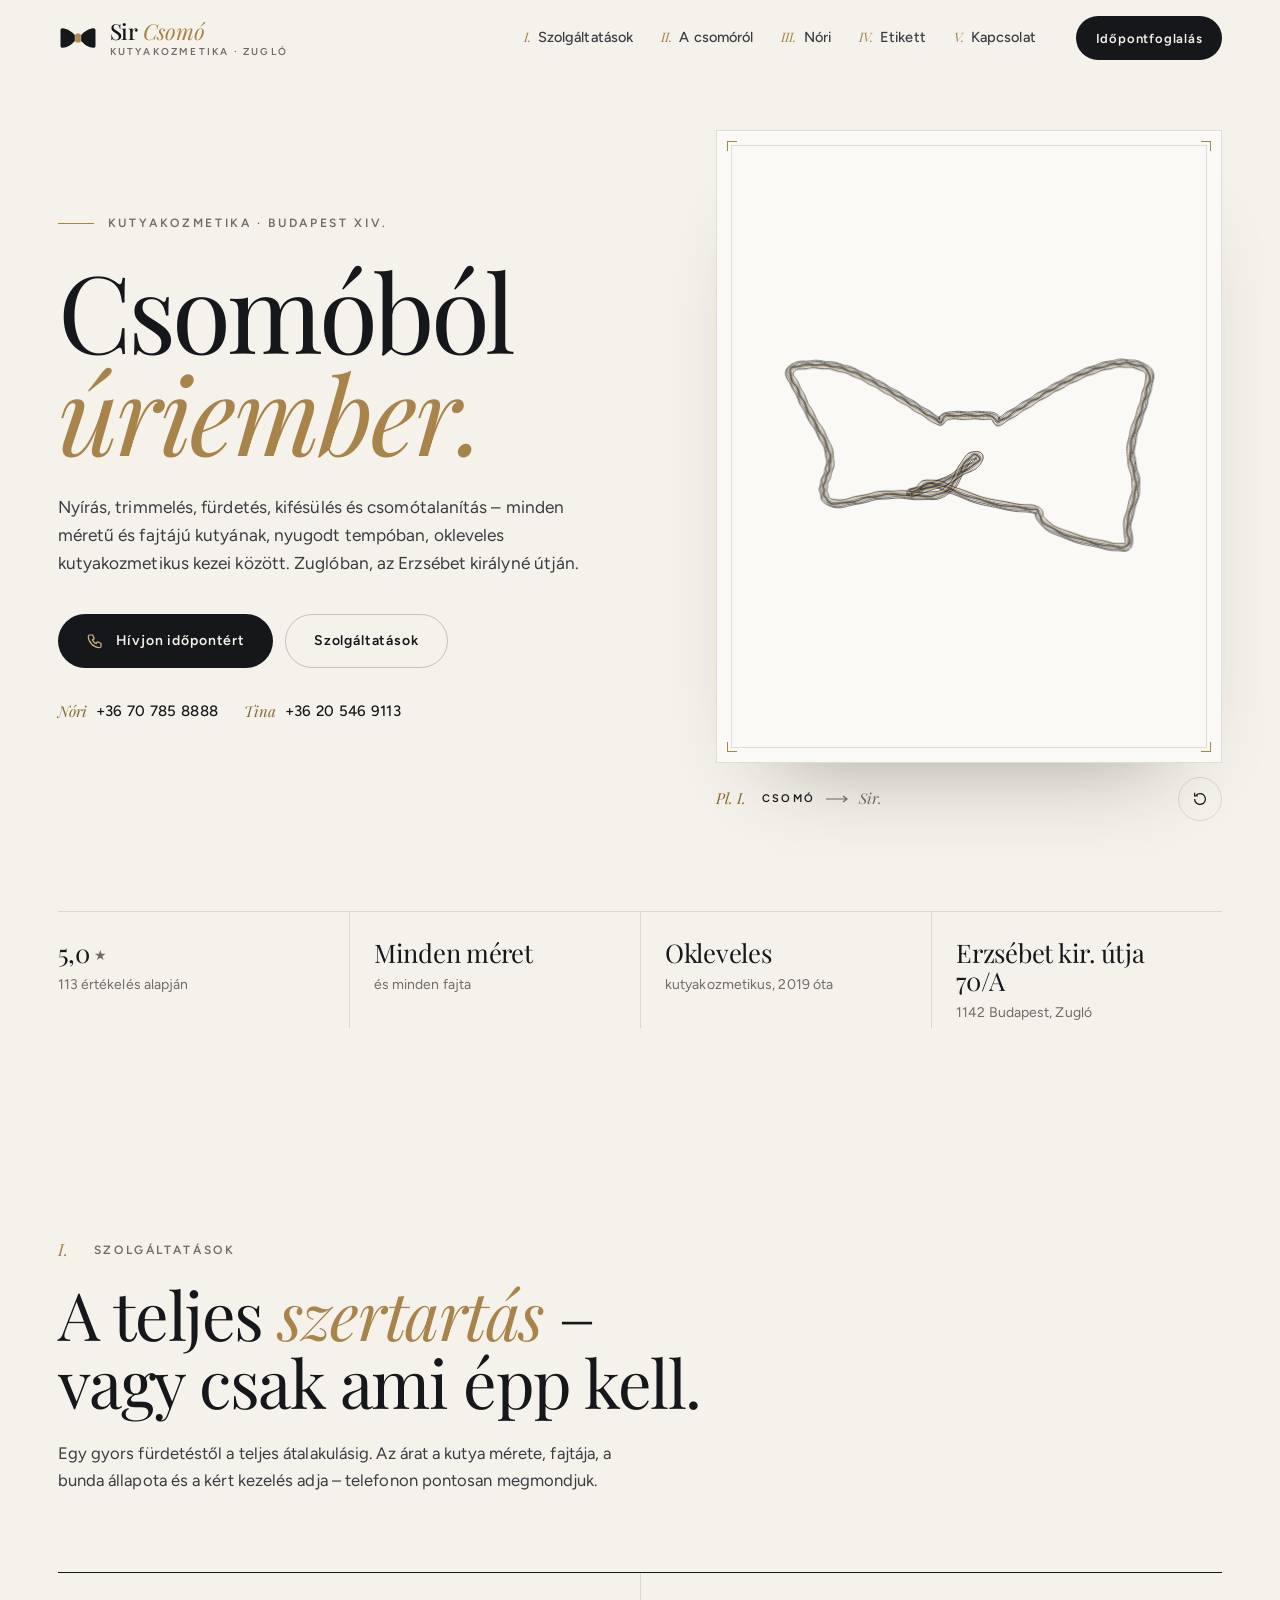
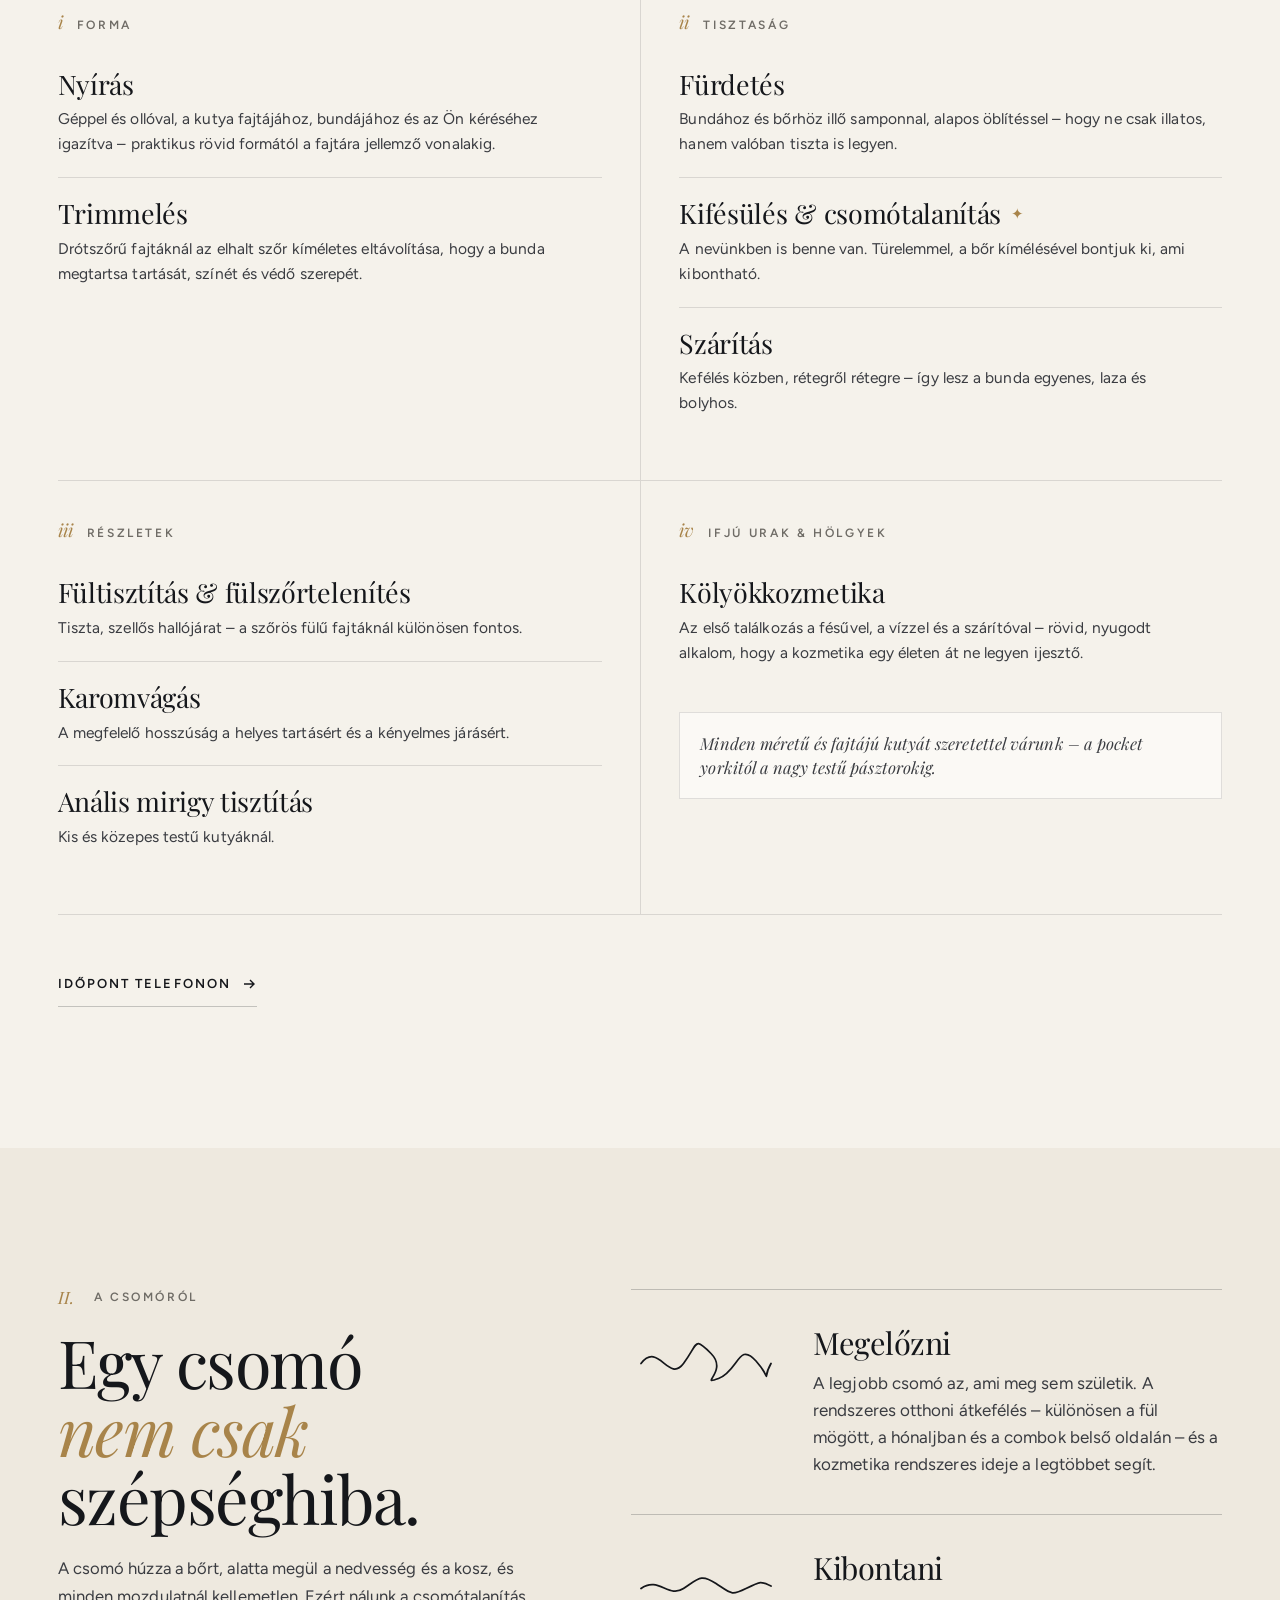
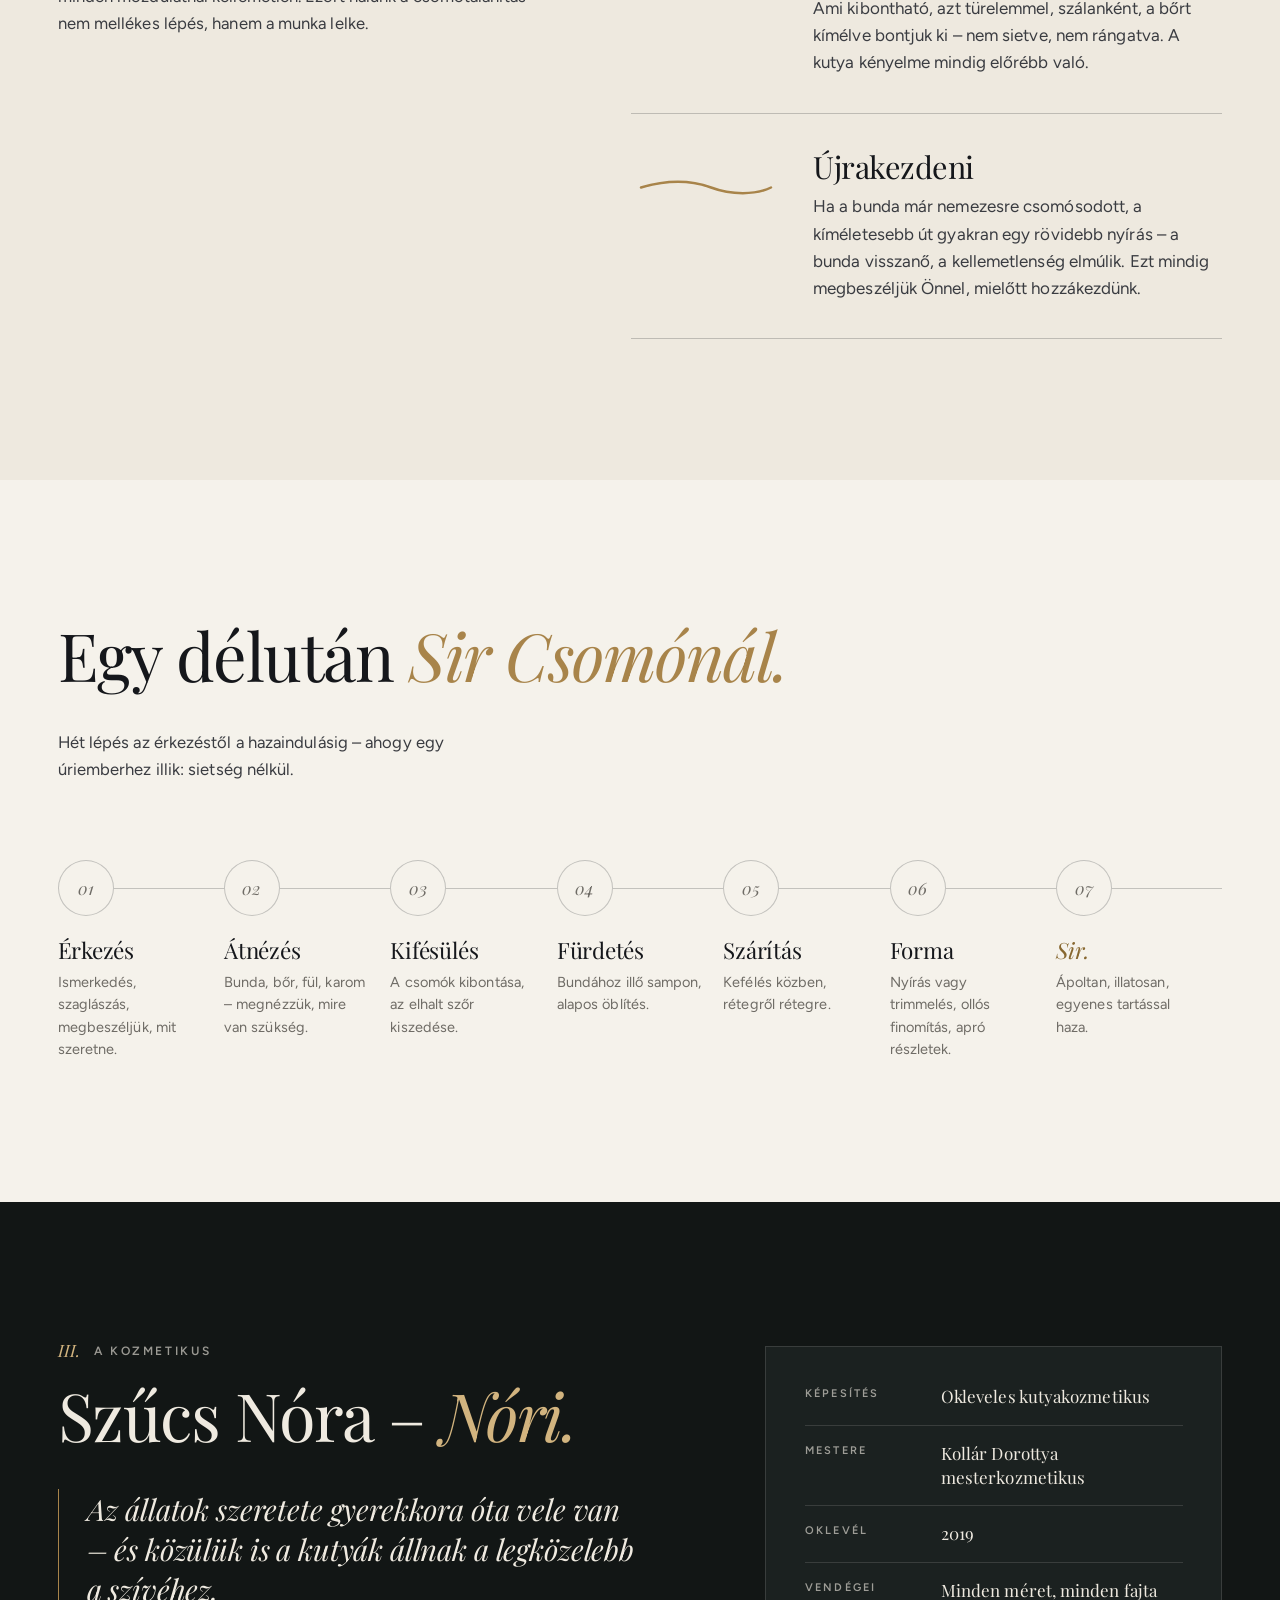
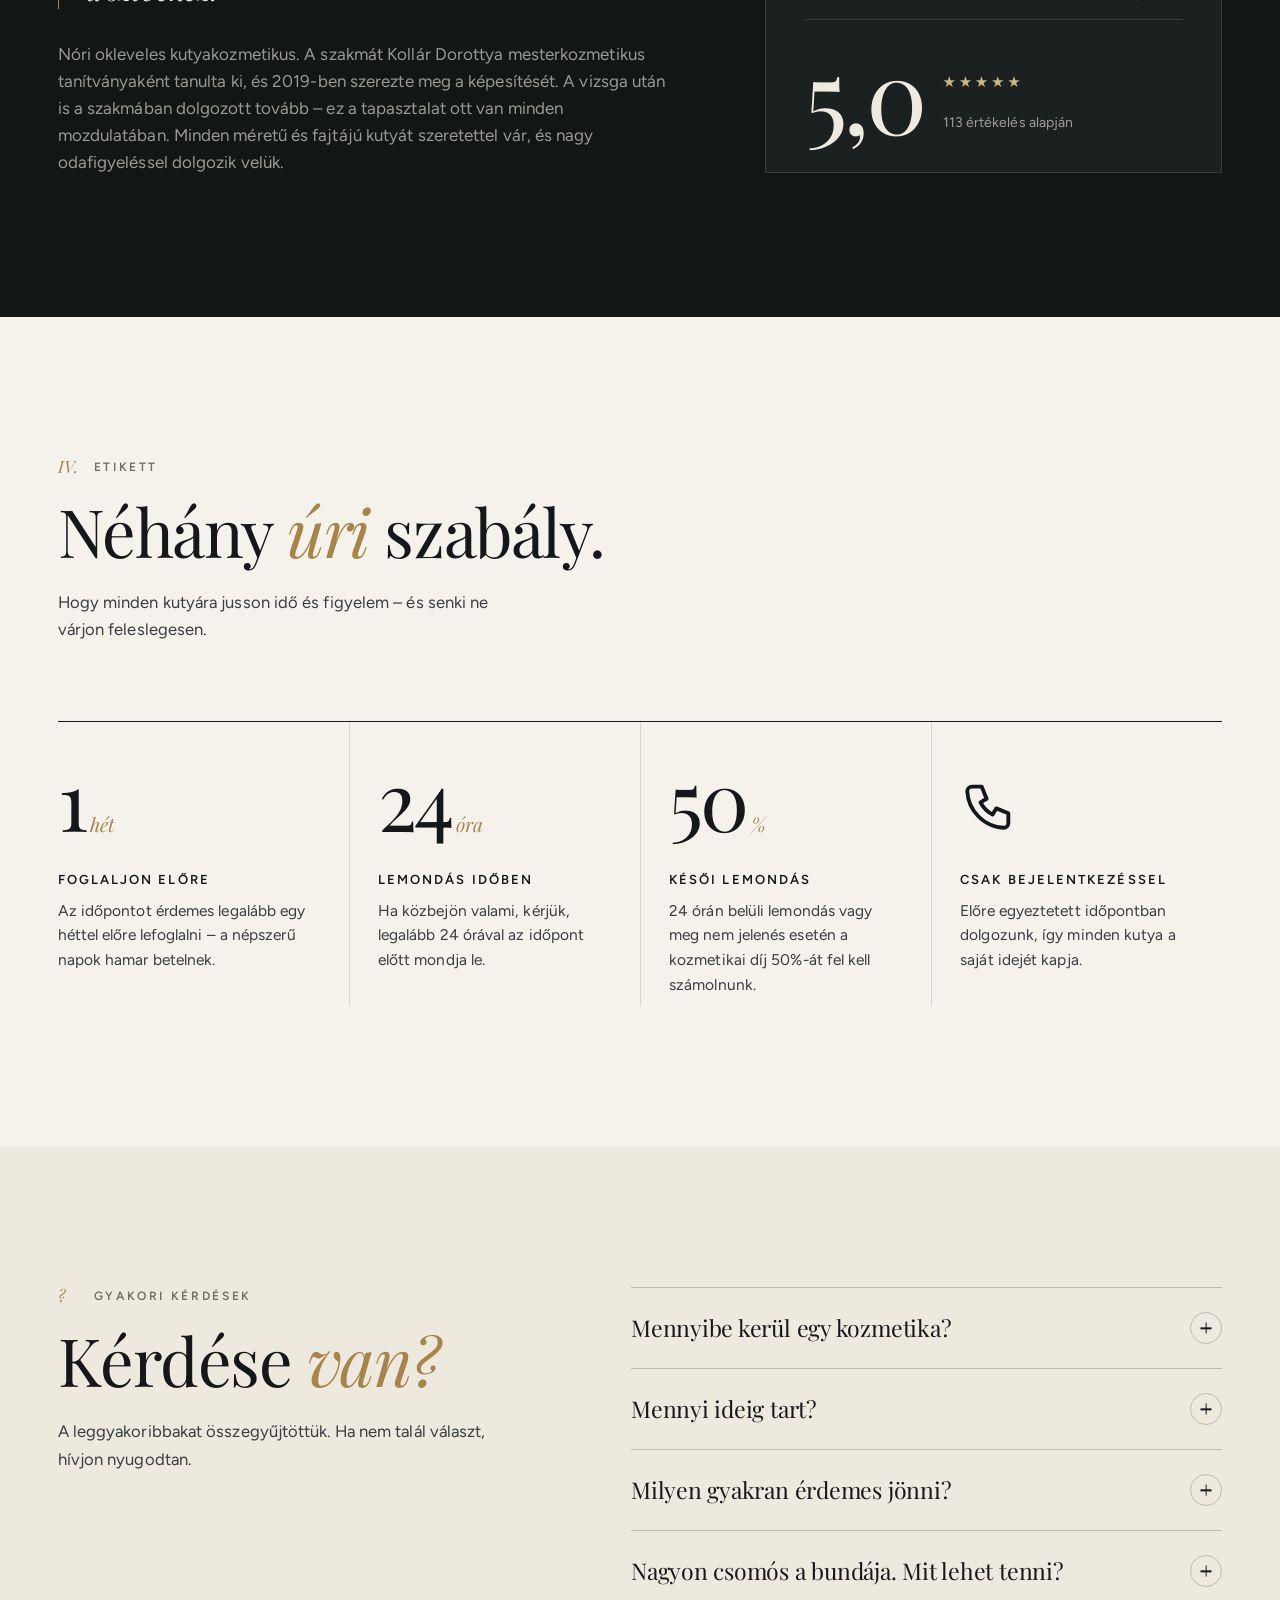
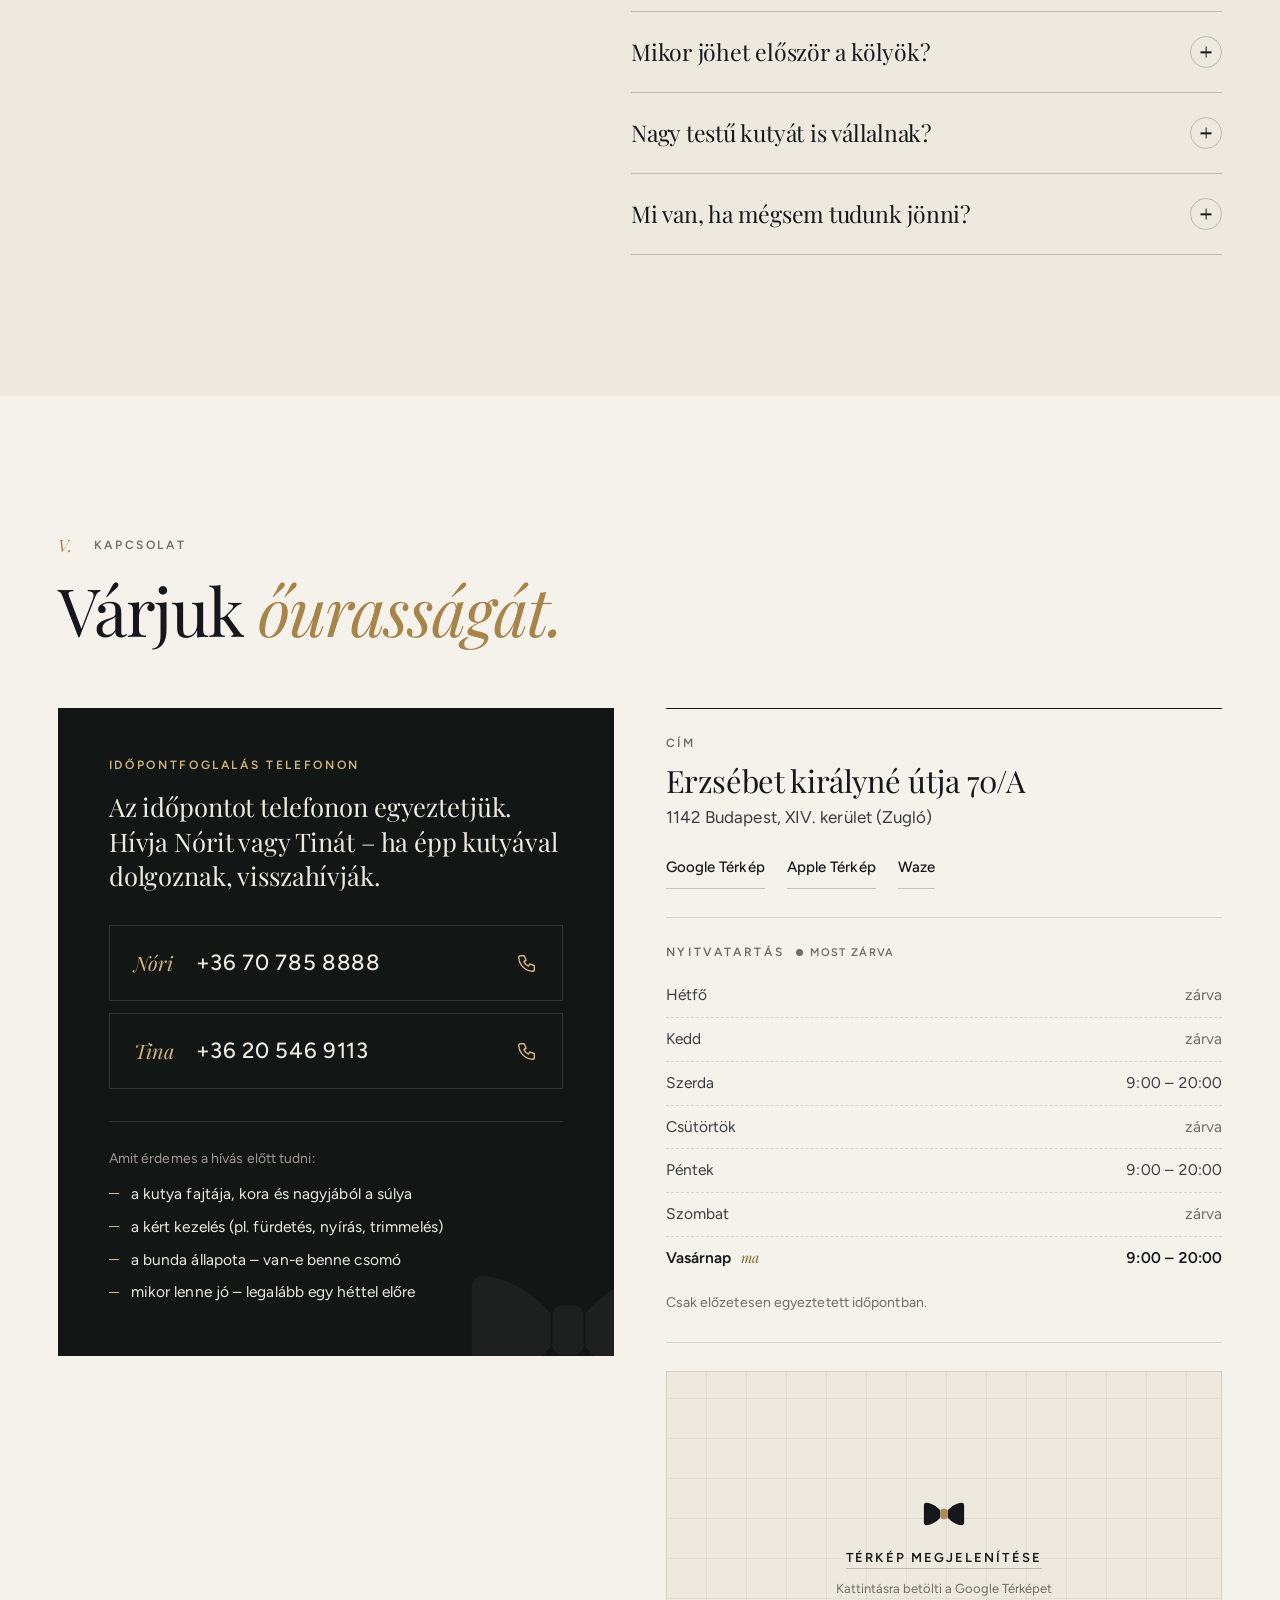
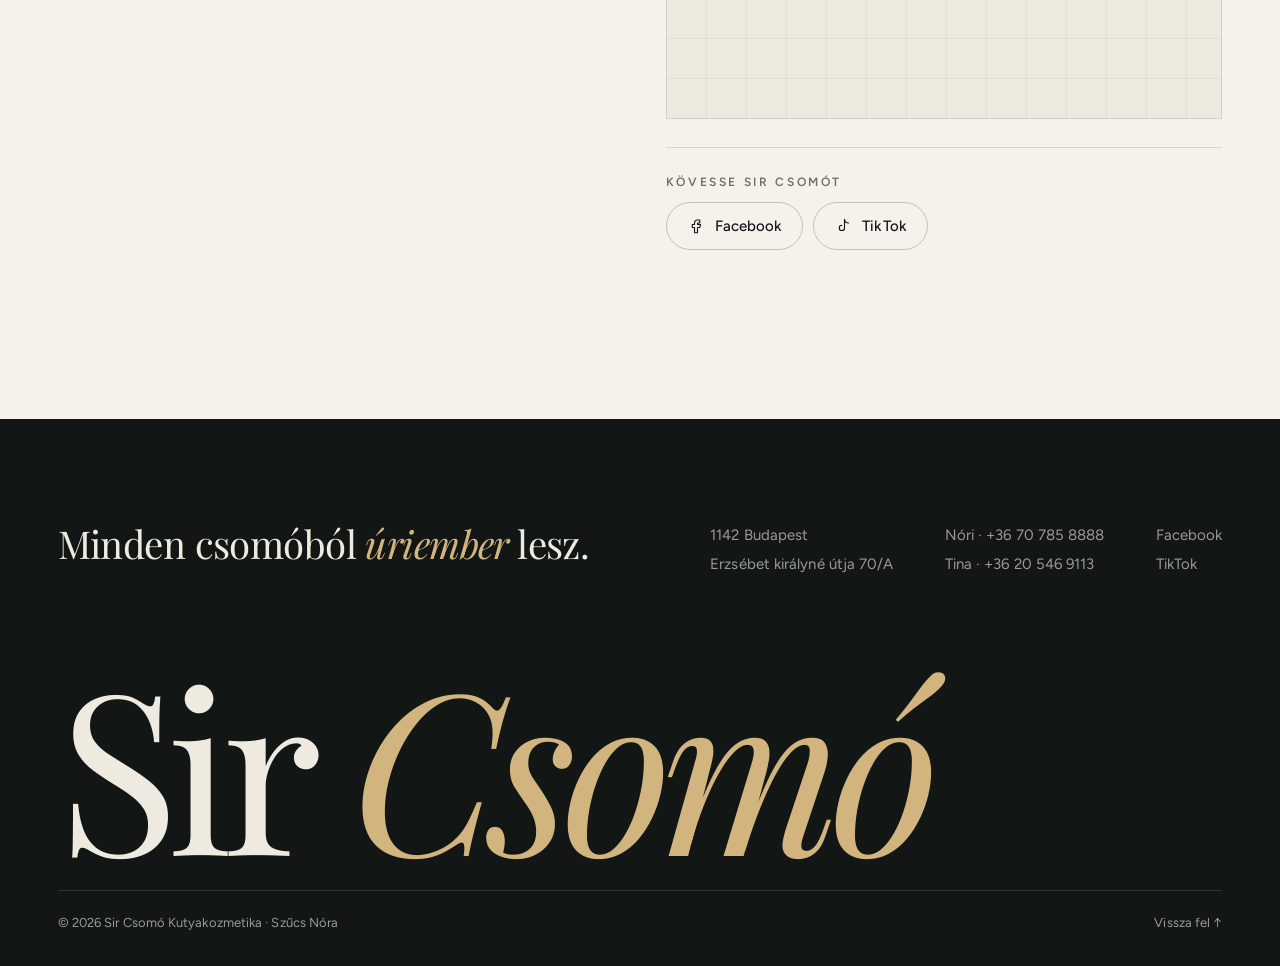
==== public/index.html @ 22ff68ca "Sir Csomó Kutyakozmetika weboldal: gubancból csokornyakkendő, szolgáltatás-carte, etikett, hívókárty" ====
<!doctype html>
<html lang="hu" class="no-js">
<head>
  <meta charset="utf-8">
  <meta name="viewport" content="width=device-width, initial-scale=1, viewport-fit=cover">
  <title>Sir Csomó Kutyakozmetika – Budapest XIV. Zugló, Erzsébet királyné útja 70/A</title>
  <meta name="description" content="Kutyakozmetika Zuglóban minden méretű és fajtájú kutyának: nyírás, trimmelés, fürdetés, kifésülés és csomótalanítás, szárítás, fül- és karomápolás, kölyökkozmetika. 1142 Budapest, Erzsébet királyné útja 70/A · +36 70 785 8888">
  <meta name="theme-color" content="#f5f2eb">
  <meta name="color-scheme" content="light">
  <meta name="format-detection" content="telephone=no">
  <meta property="og:type" content="website">
  <meta property="og:title" content="Sir Csomó Kutyakozmetika – Csomóból úriember.">
  <meta property="og:description" content="Kutyakozmetika Zuglóban: nyírás, trimmelés, fürdetés, csomótalanítás, kölyökkozmetika. Erzsébet királyné útja 70/A.">
  <meta property="og:image" content="assets/og.jpg">
  <meta property="og:locale" content="hu_HU">
  <meta name="twitter:card" content="summary_large_image">
  <link rel="icon" href="assets/favicon.svg" type="image/svg+xml">
  <link rel="apple-touch-icon" href="assets/apple-touch-icon.png">
  <link rel="preload" href="assets/fonts/playfair-display-latin-wght-normal.woff2" as="font" type="font/woff2" crossorigin>
  <link rel="preload" href="assets/fonts/figtree-latin-wght-normal.woff2" as="font" type="font/woff2" crossorigin>
  <link rel="stylesheet" href="styles.css?v=1">
  <script type="application/ld+json">
  {
    "@context": "https://schema.org",
    "@type": "LocalBusiness",
    "name": "Sir Csomó Kutyakozmetika",
    "description": "Kutyakozmetika minden méretű és fajtájú kutyának: nyírás, trimmelés, fürdetés, kifésülés és csomótalanítás, szárítás, fültisztítás, karomvágás, anális mirigy tisztítás és kölyökkozmetika.",
    "founder": { "@type": "Person", "name": "Szűcs Nóra", "jobTitle": "Okleveles kutyakozmetikus" },
    "telephone": ["+36707858888", "+36205469113"],
    "image": "assets/og.jpg",
    "address": {
      "@type": "PostalAddress",
      "streetAddress": "Erzsébet királyné útja 70/A",
      "postalCode": "1142",
      "addressLocality": "Budapest",
      "addressRegion": "XIV. kerület",
      "addressCountry": "HU"
    },
    "openingHoursSpecification": [
      { "@type": "OpeningHoursSpecification", "dayOfWeek": ["Wednesday", "Friday", "Sunday"], "opens": "09:00", "closes": "20:00" }
    ],
    "aggregateRating": { "@type": "AggregateRating", "ratingValue": "5.0", "reviewCount": "113" },
    "sameAs": [
      "https://www.facebook.com/SirCsomo.Kutyakozmetika/",
      "https://www.tiktok.com/@sircsomokutyakozmetika"
    ]
  }
  </script>
</head>
<body>
  <a class="skip" href="#main">Ugrás a tartalomra</a>

  <!-- ============ FEJLÉC ============ -->
  <header class="nav" data-nav>
    <a class="logo" href="#top" aria-label="Sir Csomó Kutyakozmetika – vissza az oldal tetejére">
      <svg class="logo__mark" viewBox="0 0 48 48" aria-hidden="true"><use href="#mark"/></svg>
      <span class="logo__word"><span class="logo__name">Sir <em>Csomó</em></span><span class="logo__sub">Kutyakozmetika · Zugló</span></span>
    </a>
    <nav id="menu" class="nav__links" aria-label="Fő navigáció">
      <a href="#szolgaltatasok"><span class="nav__num">I.</span>Szolgáltatások</a>
      <a href="#csomo"><span class="nav__num">II.</span>A csomóról</a>
      <a href="#nori"><span class="nav__num">III.</span>Nóri</a>
      <a href="#etikett"><span class="nav__num">IV.</span>Etikett</a>
      <a href="#kapcsolat"><span class="nav__num">V.</span>Kapcsolat</a>
      <span class="nav__menu-foot">
        <span class="nav__menu-label">Időpontfoglalás telefonon</span>
        <a class="btn btn--ink btn--call" href="tel:+36707858888"><svg viewBox="0 0 24 24" aria-hidden="true"><use href="#i-phone"/></svg><span>Nóri · +36 70 785 8888</span></a>
        <a class="btn btn--line btn--call" href="tel:+36205469113"><svg viewBox="0 0 24 24" aria-hidden="true"><use href="#i-phone"/></svg><span>Tina · +36 20 546 9113</span></a>
        <span class="nav__menu-addr">1142 Budapest, Erzsébet királyné útja 70/A</span>
      </span>
    </nav>
    <a class="btn btn--ink btn--sm nav__cta" href="#idopont">Időpontfoglalás</a>
    <button class="nav__toggle" type="button" aria-expanded="false" aria-controls="menu" aria-label="Menü">
      <span></span><span></span>
    </button>
  </header>

  <main id="main">

    <!-- ============ NYITÓKÉP ============ -->
    <section class="hero" id="top">
      <div class="wrap hero__grid">
        <div class="hero__copy">
          <p class="eyebrow"><span class="eyebrow__rule"></span>Kutyakozmetika · Budapest XIV.</p>
          <h1 class="hero__title">
            <span class="line">Csomóból</span>
            <span class="line"><em>úriember.</em></span>
          </h1>
          <p class="hero__lead">
            Nyírás, trimmelés, fürdetés, kifésülés és csomótalanítás – minden méretű és fajtájú kutyának,
            nyugodt tempóban, okleveles kutyakozmetikus kezei között. Zuglóban, az Erzsébet királyné útján.
          </p>
          <p class="hero__actions">
            <a class="btn btn--ink btn--call" href="tel:+36707858888"><svg viewBox="0 0 24 24" aria-hidden="true"><use href="#i-phone"/></svg><span>Hívjon időpontért</span></a>
            <a class="btn btn--line" href="#szolgaltatasok"><span>Szolgáltatások</span></a>
          </p>
          <p class="hero__phones"><a href="tel:+36707858888"><span>Nóri</span> +36 70 785 8888</a><a href="tel:+36205469113"><span>Tina</span> +36 20 546 9113</a></p>
        </div>

        <figure class="plate" data-knot aria-labelledby="plate-cap">
          <div class="plate__frame">
            <canvas class="plate__canvas" aria-hidden="true"></canvas>
            <span class="plate__corner plate__corner--tl" aria-hidden="true"></span>
            <span class="plate__corner plate__corner--tr" aria-hidden="true"></span>
            <span class="plate__corner plate__corner--bl" aria-hidden="true"></span>
            <span class="plate__corner plate__corner--br" aria-hidden="true"></span>
          </div>
          <figcaption class="plate__cap" id="plate-cap">
            <span class="plate__no">Pl. I.</span>
            <span class="plate__state" aria-live="polite"><span data-knot-from>Csomó</span><svg viewBox="0 0 24 8" aria-hidden="true"><path d="M1 4h21M18 1l4 3-4 3"/></svg><em data-knot-to>Sir.</em></span>
            <button type="button" class="plate__reset" data-knot-reset aria-label="Újra összekócol">
              <svg viewBox="0 0 20 20" aria-hidden="true"><path d="M4 10a6 6 0 1 0 2-4.5M4 3v3.5h3.5"/></svg>
            </button>
          </figcaption>
        </figure>
      </div>

      <div class="wrap">
        <ul class="facts">
          <li><b>5,0<span class="facts__star">★</span></b><span>113 értékelés alapján</span></li>
          <li><b>Minden méret</b><span>és minden fajta</span></li>
          <li><b>Okleveles</b><span>kutyakozmetikus, 2019 óta</span></li>
          <li><b>Erzsébet kir. útja 70/A</b><span>1142 Budapest, Zugló</span></li>
        </ul>
      </div>
    </section>

    <!-- ============ I. SZOLGÁLTATÁSOK ============ -->
    <section class="section" id="szolgaltatasok">
      <div class="wrap">
        <header class="head">
          <p class="eyebrow reveal"><span class="num">I.</span>Szolgáltatások</p>
          <h2 class="h2 reveal">A teljes <em>szertartás</em> –<br>vagy csak ami épp kell.</h2>
          <p class="section__lead reveal">Egy gyors fürdetéstől a teljes átalakulásig. Az árat a kutya mérete, fajtája, a bunda állapota és a kért
            kezelés adja – telefonon pontosan megmondjuk.</p>
        </header>

        <div class="carte">
          <article class="carte__col reveal">
            <h3 class="carte__title"><span>i</span>Forma</h3>
            <dl>
              <div><dt>Nyírás</dt><dd>Géppel és ollóval, a kutya fajtájához, bundájához és az Ön kéréséhez igazítva – praktikus rövid formától a fajtára jellemző vonalakig.</dd></div>
              <div><dt>Trimmelés</dt><dd>Drótszőrű fajtáknál az elhalt szőr kíméletes eltávolítása, hogy a bunda megtartsa tartását, színét és védő szerepét.</dd></div>
            </dl>
          </article>
          <article class="carte__col reveal">
            <h3 class="carte__title"><span>ii</span>Tisztaság</h3>
            <dl>
              <div><dt>Fürdetés</dt><dd>Bundához és bőrhöz illő samponnal, alapos öblítéssel – hogy ne csak illatos, hanem valóban tiszta is legyen.</dd></div>
              <div class="carte__star"><dt>Kifésülés &amp; csomótalanítás</dt><dd>A nevünkben is benne van. Türelemmel, a bőr kímélésével bontjuk ki, ami kibontható.</dd></div>
              <div><dt>Szárítás</dt><dd>Kefélés közben, rétegről rétegre – így lesz a bunda egyenes, laza és bolyhos.</dd></div>
            </dl>
          </article>
          <article class="carte__col reveal">
            <h3 class="carte__title"><span>iii</span>Részletek</h3>
            <dl>
              <div><dt>Fültisztítás &amp; fülszőrtelenítés</dt><dd>Tiszta, szellős hallójárat – a szőrös fülű fajtáknál különösen fontos.</dd></div>
              <div><dt>Karomvágás</dt><dd>A megfelelő hosszúság a helyes tartásért és a kényelmes járásért.</dd></div>
              <div><dt>Anális mirigy tisztítás</dt><dd>Kis és közepes testű kutyáknál.</dd></div>
            </dl>
          </article>
          <article class="carte__col reveal">
            <h3 class="carte__title"><span>iv</span>Ifjú urak &amp; hölgyek</h3>
            <dl>
              <div><dt>Kölyökkozmetika</dt><dd>Az első találkozás a fésűvel, a vízzel és a szárítóval – rövid, nyugodt alkalom, hogy a kozmetika egy életen át ne legyen ijesztő.</dd></div>
            </dl>
            <p class="carte__note">Minden méretű és fajtájú kutyát szeretettel várunk – a pocket yorkitól a nagy testű pásztorokig.</p>
          </article>
        </div>

        <p class="head__cta reveal"><a class="link" href="#idopont">Időpont telefonon <svg viewBox="0 0 16 16" aria-hidden="true"><path d="M3 8h10M9 4l4 4-4 4"/></svg></a></p>
      </div>
    </section>

    <!-- ============ II. A CSOMÓRÓL ============ -->
    <section class="section section--paper" id="csomo">
      <div class="wrap split">
        <header class="split__head">
          <p class="eyebrow reveal"><span class="num">II.</span>A csomóról</p>
          <h2 class="h2 reveal">Egy csomó <em>nem csak</em><br>szépséghiba.</h2>
          <p class="section__lead reveal">A csomó húzza a bőrt, alatta megül a nedvesség és a kosz, és minden mozdulatnál kellemetlen. Ezért
            nálunk a csomótalanítás nem mellékes lépés, hanem a munka lelke.</p>
        </header>

        <ol class="stages">
          <li class="stage reveal">
            <svg class="stage__glyph" viewBox="0 0 120 60" aria-hidden="true"><path d="M8 30c14-18 22 16 34 0s8-22 22-8-10 26 6 20 16-30 30-14 4 16 12 2"/></svg>
            <div><h3>Megelőzni</h3><p>A legjobb csomó az, ami meg sem születik. A rendszeres otthoni átkefélés – különösen a fül mögött, a hónaljban és a combok belső oldalán – és a kozmetika rendszeres ideje a legtöbbet segít.</p></div>
          </li>
          <li class="stage reveal">
            <svg class="stage__glyph" viewBox="0 0 120 60" aria-hidden="true"><path d="M8 30c14-10 22 8 34 0s14-12 26-4 12 10 24 4 12-6 20-2"/></svg>
            <div><h3>Kibontani</h3><p>Ami kibontható, azt türelemmel, szálanként, a bőrt kímélve bontjuk ki – nem sietve, nem rángatva. A kutya kényelme mindig előrébb való.</p></div>
          </li>
          <li class="stage reveal">
            <svg class="stage__glyph" viewBox="0 0 120 60" aria-hidden="true"><path d="M8 30c20-6 40-6 56 0s36 6 48 0"/></svg>
            <div><h3>Újrakezdeni</h3><p>Ha a bunda már nemezesre csomósodott, a kíméletesebb út gyakran egy rövidebb nyírás – a bunda visszanő, a kellemetlenség elmúlik. Ezt mindig megbeszéljük Önnel, mielőtt hozzákezdünk.</p></div>
          </li>
        </ol>
      </div>
    </section>

    <!-- ============ A FOLYAMAT ============ -->
    <section class="section" id="folyamat">
      <div class="wrap">
        <header class="head head--row">
          <h2 class="h2 reveal">Egy délután <em>Sir Csomónál.</em></h2>
          <p class="section__lead reveal">Hét lépés az érkezéstől a hazaindulásig – ahogy egy úriemberhez illik: sietség nélkül.</p>
        </header>
        <ol class="journey" data-journey>
          <li><span class="journey__n">01</span><h3>Érkezés</h3><p>Ismerkedés, szaglászás, megbeszéljük, mit szeretne.</p></li>
          <li><span class="journey__n">02</span><h3>Átnézés</h3><p>Bunda, bőr, fül, karom – megnézzük, mire van szükség.</p></li>
          <li><span class="journey__n">03</span><h3>Kifésülés</h3><p>A csomók kibontása, az elhalt szőr kiszedése.</p></li>
          <li><span class="journey__n">04</span><h3>Fürdetés</h3><p>Bundához illő sampon, alapos öblítés.</p></li>
          <li><span class="journey__n">05</span><h3>Szárítás</h3><p>Kefélés közben, rétegről rétegre.</p></li>
          <li><span class="journey__n">06</span><h3>Forma</h3><p>Nyírás vagy trimmelés, ollós finomítás, apró részletek.</p></li>
          <li><span class="journey__n">07</span><h3>Sir.</h3><p>Ápoltan, illatosan, egyenes tartással haza.</p></li>
        </ol>
      </div>
    </section>

    <!-- ============ III. NÓRI ============ -->
    <section class="section section--ink" id="nori">
      <div class="wrap nori">
        <div class="nori__copy">
          <p class="eyebrow eyebrow--light reveal"><span class="num">III.</span>A kozmetikus</p>
          <h2 class="h2 reveal">Szűcs Nóra – <em>Nóri.</em></h2>
          <blockquote class="nori__quote reveal">
            <p>Az állatok szeretete gyerekkora óta vele van – és közülük is a kutyák állnak a legközelebb a szívéhez.</p>
          </blockquote>
          <p class="nori__text reveal">Nóri okleveles kutyakozmetikus. A szakmát Kollár Dorottya mesterkozmetikus tanítványaként tanulta ki, és 2019-ben
            szerezte meg a képesítését. A vizsga után is a szakmában dolgozott tovább – ez a tapasztalat ott van minden mozdulatában.
            Minden méretű és fajtájú kutyát szeretettel vár, és nagy odafigyeléssel dolgozik velük.</p>
        </div>
        <aside class="nori__card reveal" aria-label="Nóri röviden">
          <dl class="ledger">
            <div><dt>Képesítés</dt><dd>Okleveles kutyakozmetikus</dd></div>
            <div><dt>Mestere</dt><dd>Kollár Dorottya mesterkozmetikus</dd></div>
            <div><dt>Oklevél</dt><dd>2019</dd></div>
            <div><dt>Vendégei</dt><dd>Minden méret, minden fajta</dd></div>
          </dl>
          <div class="score">
            <span class="score__num">5,0</span>
            <span class="score__stars" aria-hidden="true">★★★★★</span>
            <span class="score__txt">113 értékelés alapján</span>
          </div>
        </aside>
      </div>
    </section>

    <!-- ============ IV. ETIKETT ============ -->
    <section class="section" id="etikett">
      <div class="wrap">
        <header class="head">
          <p class="eyebrow reveal"><span class="num">IV.</span>Etikett</p>
          <h2 class="h2 reveal">Néhány <em>úri</em> szabály.</h2>
          <p class="section__lead reveal">Hogy minden kutyára jusson idő és figyelem – és senki ne várjon feleslegesen.</p>
        </header>
        <ol class="rules">
          <li class="rule reveal">
            <span class="rule__big">1<small>hét</small></span>
            <h3>Foglaljon előre</h3>
            <p>Az időpontot érdemes legalább egy héttel előre lefoglalni – a népszerű napok hamar betelnek.</p>
          </li>
          <li class="rule reveal">
            <span class="rule__big">24<small>óra</small></span>
            <h3>Lemondás időben</h3>
            <p>Ha közbejön valami, kérjük, legalább 24 órával az időpont előtt mondja le.</p>
          </li>
          <li class="rule reveal">
            <span class="rule__big">50<small>%</small></span>
            <h3>Késői lemondás</h3>
            <p>24 órán belüli lemondás vagy meg nem jelenés esetén a kozmetikai díj 50%-át fel kell számolnunk.</p>
          </li>
          <li class="rule reveal">
            <span class="rule__big"><svg viewBox="0 0 48 48" aria-hidden="true"><use href="#i-phone"/></svg></span>
            <h3>Csak bejelentkezéssel</h3>
            <p>Előre egyeztetett időpontban dolgozunk, így minden kutya a saját idejét kapja.</p>
          </li>
        </ol>
      </div>
    </section>

    <!-- ============ GYIK ============ -->
    <section class="section section--paper" id="gyik">
      <div class="wrap split">
        <header class="split__head">
          <p class="eyebrow reveal"><span class="num">?</span>Gyakori kérdések</p>
          <h2 class="h2 reveal">Kérdése <em>van?</em></h2>
          <p class="section__lead reveal">A leggyakoribbakat összegyűjtöttük. Ha nem talál választ, hívjon nyugodtan.</p>
        </header>
        <div class="faq">
          <details class="reveal">
            <summary>Mennyibe kerül egy kozmetika?<span class="faq__ico" aria-hidden="true"></span></summary>
            <p>Az ár a kutya méretétől, fajtájától, a bunda állapotától és a kért kezeléstől függ. Telefonon, néhány kérdés után pontosan megmondjuk.</p>
          </details>
          <details class="reveal">
            <summary>Mennyi ideig tart?<span class="faq__ico" aria-hidden="true"></span></summary>
            <p>Kutyától és kezeléstől függ – egy kistestű fürdetés gyorsabb, mint egy nagy, dupla bundás kutya teljes kozmetikája. Az időpont egyeztetésekor megmondjuk, mikor jöhet érte.</p>
          </details>
          <details class="reveal">
            <summary>Milyen gyakran érdemes jönni?<span class="faq__ico" aria-hidden="true"></span></summary>
            <p>Hosszú, göndör vagy folyamatosan növő szőrű fajtáknál általában 4–8 hetente, rövid szőrűeknél ritkábban. Szívesen segítünk kitalálni, mi illik az Ön kutyájához.</p>
          </details>
          <details class="reveal">
            <summary>Nagyon csomós a bundája. Mit lehet tenni?<span class="faq__ico" aria-hidden="true"></span></summary>
            <p>Ami kibontható, azt kíméletesen kibontjuk. Ha a bunda már nemezes, a kutya kényelme érdekében a rövidebb nyírás lehet a jobb megoldás – ezt mindig megbeszéljük Önnel előre.</p>
          </details>
          <details class="reveal">
            <summary>Mikor jöhet először a kölyök?<span class="faq__ico" aria-hidden="true"></span></summary>
            <p>Érdemes minél előbb, rövid ismerkedő alkalommal kezdeni – miután megkapta a kötelező oltásait. A kölyökkozmetika célja, hogy a fésű, a víz és a szárító barát legyen, ne ellenség.</p>
          </details>
          <details class="reveal">
            <summary>Nagy testű kutyát is vállalnak?<span class="faq__ico" aria-hidden="true"></span></summary>
            <p>Igen – minden méretű és fajtájú kutyát szeretettel várunk. Az anális mirigy tisztítást kis és közepes testű kutyáknál végezzük.</p>
          </details>
          <details class="reveal">
            <summary>Mi van, ha mégsem tudunk jönni?<span class="faq__ico" aria-hidden="true"></span></summary>
            <p>Kérjük, legalább 24 órával előtte jelezze telefonon. Ennél későbbi lemondás vagy meg nem jelenés esetén a kozmetikai díj 50%-át fel kell számolnunk.</p>
          </details>
        </div>
      </div>
    </section>

    <!-- ============ V. KAPCSOLAT ============ -->
    <section class="section" id="kapcsolat">
      <div class="wrap">
        <header class="head">
          <p class="eyebrow reveal"><span class="num">V.</span>Kapcsolat</p>
          <h2 class="h2 reveal">Várjuk <em>őurasságát.</em></h2>
        </header>

        <div class="contact">
          <div class="call reveal" id="idopont">
            <p class="call__label">Időpontfoglalás telefonon</p>
            <p class="call__lead">Az időpontot telefonon egyeztetjük. Hívja Nórit vagy Tinát – ha épp kutyával dolgoznak, visszahívják.</p>
            <div class="call__btns">
              <a class="callbtn" href="tel:+36707858888">
                <span class="callbtn__who">Nóri</span>
                <span class="callbtn__num">+36 70 785 8888</span>
                <svg viewBox="0 0 24 24" aria-hidden="true"><use href="#i-phone"/></svg>
              </a>
              <a class="callbtn" href="tel:+36205469113">
                <span class="callbtn__who">Tina</span>
                <span class="callbtn__num">+36 20 546 9113</span>
                <svg viewBox="0 0 24 24" aria-hidden="true"><use href="#i-phone"/></svg>
              </a>
            </div>
            <div class="call__prep">
              <p>Amit érdemes a hívás előtt tudni:</p>
              <ul>
                <li>a kutya fajtája, kora és nagyjából a súlya</li>
                <li>a kért kezelés (pl. fürdetés, nyírás, trimmelés)</li>
                <li>a bunda állapota – van-e benne csomó</li>
                <li>mikor lenne jó – legalább egy héttel előre</li>
              </ul>
            </div>
          </div>

          <div class="info">
            <div class="info__block reveal">
              <h3 class="info__label">Cím</h3>
              <p class="info__big">Erzsébet királyné útja 70/A</p>
              <p>1142 Budapest, XIV. kerület (Zugló)</p>
              <p class="info__routes">
                <a href="https://www.google.com/maps/dir/?api=1&amp;destination=Budapest%2C%20Erzs%C3%A9bet%20kir%C3%A1lyn%C3%A9%20%C3%BAtja%2070%2FA%2C%201142" target="_blank" rel="noopener">Google Térkép</a>
                <a href="https://maps.apple.com/?daddr=Erzs%C3%A9bet%20kir%C3%A1lyn%C3%A9%20%C3%BAtja%2070%2FA%2C%201142%20Budapest" target="_blank" rel="noopener">Apple Térkép</a>
                <a href="https://waze.com/ul?q=Erzs%C3%A9bet%20kir%C3%A1lyn%C3%A9%20%C3%BAtja%2070%2FA%20Budapest&amp;navigate=yes" target="_blank" rel="noopener">Waze</a>
              </p>
            </div>

            <div class="info__block reveal">
              <h3 class="info__label">Nyitvatartás <span class="open" data-open></span></h3>
              <ul class="hours" data-hours>
                <li data-day="1"><span>Hétfő</span><span>zárva</span></li>
                <li data-day="2"><span>Kedd</span><span>zárva</span></li>
                <li data-day="3"><span>Szerda</span><span>9:00 – 20:00</span></li>
                <li data-day="4"><span>Csütörtök</span><span>zárva</span></li>
                <li data-day="5"><span>Péntek</span><span>9:00 – 20:00</span></li>
                <li data-day="6"><span>Szombat</span><span>zárva</span></li>
                <li data-day="0"><span>Vasárnap</span><span>9:00 – 20:00</span></li>
              </ul>
              <p class="info__small">Csak előzetesen egyeztetett időpontban.</p>
            </div>

            <div class="info__block reveal">
              <div class="map" data-map>
                <button type="button" class="map__load" data-map-load>
                  <svg class="map__pin" viewBox="0 0 48 48" aria-hidden="true"><use href="#mark"/></svg>
                  <span class="map__txt">Térkép megjelenítése</span>
                  <span class="map__note">Kattintásra betölti a Google Térképet</span>
                </button>
              </div>
            </div>

            <div class="info__block reveal">
              <h3 class="info__label">Kövesse Sir Csomót</h3>
              <p class="social">
                <a href="https://www.facebook.com/SirCsomo.Kutyakozmetika/" target="_blank" rel="noopener">
                  <svg viewBox="0 0 24 24" aria-hidden="true"><path d="M14 8h3V4h-3a4 4 0 0 0-4 4v2H7v4h3v7h4v-7h3l1-4h-4V8.5a.5.5 0 0 1 .5-.5z"/></svg>Facebook</a>
                <a href="https://www.tiktok.com/@sircsomokutyakozmetika" target="_blank" rel="noopener">
                  <svg viewBox="0 0 24 24" aria-hidden="true"><path d="M14 3v11.5a3.5 3.5 0 1 1-3.5-3.5M14 3c.5 3 2.5 5 5.5 5"/></svg>TikTok</a>
              </p>
            </div>
          </div>
        </div>
      </div>
    </section>
  </main>

  <!-- ============ LÁBLÉC ============ -->
  <footer class="foot">
    <div class="wrap">
      <div class="foot__top">
        <p class="foot__tag">Minden csomóból <em>úriember</em> lesz.</p>
        <p class="foot__cols">
          <span>1142 Budapest<br>Erzsébet királyné útja 70/A</span>
          <span><a href="tel:+36707858888">Nóri · +36 70 785 8888</a><br><a href="tel:+36205469113">Tina · +36 20 546 9113</a></span>
          <span><a href="https://www.facebook.com/SirCsomo.Kutyakozmetika/" target="_blank" rel="noopener">Facebook</a><br><a href="https://www.tiktok.com/@sircsomokutyakozmetika" target="_blank" rel="noopener">TikTok</a></span>
        </p>
      </div>
      <p class="foot__word" aria-hidden="true">Sir <em>Csomó</em></p>
      <p class="foot__legal"><span>© <span data-year>2026</span> Sir Csomó Kutyakozmetika · Szűcs Nóra</span><a href="#top">Vissza fel ↑</a></p>
    </div>
  </footer>

  <!-- telefonos alsó sáv -->
  <div class="dock" data-dock>
    <a class="dock__route" href="https://www.google.com/maps/dir/?api=1&amp;destination=Budapest%2C%20Erzs%C3%A9bet%20kir%C3%A1lyn%C3%A9%20%C3%BAtja%2070%2FA%2C%201142" target="_blank" rel="noopener">
      <svg viewBox="0 0 24 24" aria-hidden="true"><path d="M12 21s-7-6.2-7-11.5a7 7 0 0 1 14 0C19 14.8 12 21 12 21z"/><circle cx="12" cy="9.5" r="2.5"/></svg>Útvonal</a>
    <a class="dock__call" href="tel:+36707858888"><svg viewBox="0 0 24 24" aria-hidden="true"><use href="#i-phone"/></svg>Hívás időpontért</a>
  </div>

  <!-- közös rajzok -->
  <svg width="0" height="0" style="position:absolute" aria-hidden="true">
    <symbol id="mark" viewBox="0 0 48 48">
      <path fill="currentColor" d="M20.2 20.4C16.6 16 10.8 12.6 5.6 12.2c-1.6-.1-2.6 1-2.6 2.6v18.4c0 1.6 1 2.7 2.6 2.6 5.2-.4 11-3.8 14.6-8.2zM27.8 20.4c3.6-4.4 9.4-7.8 14.6-8.2 1.6-.1 2.6 1 2.6 2.6v18.4c0 1.6-1 2.7-2.6 2.6-5.2-.4-11-3.8-14.6-8.2z"/>
      <rect x="20.6" y="18.6" width="6.8" height="10.8" rx="2.2" fill="#b08a4f"/>
    </symbol>
    <symbol id="i-phone" viewBox="0 0 24 24">
      <path fill="none" stroke="currentColor" stroke-width="1.6" stroke-linejoin="round" d="M5 4h4l2 5-2.5 1.5a11 11 0 0 0 5 5L15 13l5 2v4a2 2 0 0 1-2 2A16 16 0 0 1 3 6a2 2 0 0 1 2-2"/>
    </symbol>
  </svg>

  <script src="script.js?v=1" defer></script>
</body>
</html>
---- public/styles.css ----
/* ================================================================
   Sir Csomó Kutyakozmetika – megjelenés
   Színek: elefántcsont papír, tintafekete, egyetlen sárgaréz kiemelés
   ================================================================ */

@font-face { font-family: "Playfair"; font-style: normal; font-weight: 400 900; font-display: swap;
  src: url(assets/fonts/playfair-display-latin-wght-normal.woff2) format("woff2");
  unicode-range: U+0000-00FF, U+0131, U+0152-0153, U+02BB-02BC, U+02C6, U+02DA, U+02DC, U+2000-206F, U+20AC, U+2122, U+2212, U+FEFF, U+FFFD; }
@font-face { font-family: "Playfair"; font-style: normal; font-weight: 400 900; font-display: swap;
  src: url(assets/fonts/playfair-display-latin-ext-wght-normal.woff2) format("woff2");
  unicode-range: U+0100-02BA, U+02BD-02C5, U+02C7-02CC, U+02CE-02D7, U+02DD-02FF, U+1E00-1E9F, U+2C60-2C7F, U+A720-A7FF; }
@font-face { font-family: "Playfair"; font-style: italic; font-weight: 400 900; font-display: swap;
  src: url(assets/fonts/playfair-display-latin-wght-italic.woff2) format("woff2");
  unicode-range: U+0000-00FF, U+0131, U+0152-0153, U+02BB-02BC, U+02C6, U+02DA, U+02DC, U+2000-206F, U+20AC, U+2122, U+2212, U+FEFF, U+FFFD; }
@font-face { font-family: "Playfair"; font-style: italic; font-weight: 400 900; font-display: swap;
  src: url(assets/fonts/playfair-display-latin-ext-wght-italic.woff2) format("woff2");
  unicode-range: U+0100-02BA, U+02BD-02C5, U+02C7-02CC, U+02CE-02D7, U+02DD-02FF, U+1E00-1E9F, U+2C60-2C7F, U+A720-A7FF; }
@font-face { font-family: "Figtree"; font-style: normal; font-weight: 300 900; font-display: swap;
  src: url(assets/fonts/figtree-latin-wght-normal.woff2) format("woff2");
  unicode-range: U+0000-00FF, U+0131, U+0152-0153, U+02BB-02BC, U+02C6, U+02DA, U+02DC, U+2000-206F, U+20AC, U+2122, U+2191, U+2193, U+2212, U+FEFF, U+FFFD; }
@font-face { font-family: "Figtree"; font-style: normal; font-weight: 300 900; font-display: swap;
  src: url(assets/fonts/figtree-latin-ext-wght-normal.woff2) format("woff2");
  unicode-range: U+0100-02BA, U+02BD-02C5, U+02C7-02CC, U+02CE-02D7, U+02DD-02FF, U+1E00-1E9F, U+2C60-2C7F, U+A720-A7FF; }

:root {
  --paper: #f5f2eb;
  --paper-2: #eee9df;
  --card: #fbf9f5;
  --ink: #15171b;
  --ink-2: #3a3c41;
  --mute: #6f6c66;
  --line: rgba(21, 23, 27, .12);
  --line-2: rgba(21, 23, 27, .22);
  --brass: #a8844a;
  --brass-deep: #87672f;
  --brass-light: #d2b47f;
  --night: #121615;
  --night-2: #1b2120;
  --on-night: #efeae0;
  --on-night-mute: rgba(239, 234, 224, .62);
  --line-night: rgba(239, 234, 224, .14);

  --serif: "Playfair", "Playfair Display", Georgia, "Times New Roman", serif;
  --sans: "Figtree", system-ui, -apple-system, "Segoe UI", Roboto, sans-serif;

  --gutter: clamp(16px, 4.5vw, 64px);
  --maxw: 1320px;
  --nav-h: 76px;
  --radius: 4px;
  --ease: cubic-bezier(.2, .7, .1, 1);
}

*, *::before, *::after { box-sizing: border-box; }
html { -webkit-text-size-adjust: 100%; scroll-behavior: smooth; scroll-padding-top: calc(var(--nav-h) + 12px); }
body {
  margin: 0; background: var(--paper); color: var(--ink);
  font: 400 17px/1.6 var(--sans); letter-spacing: .005em;
  -webkit-font-smoothing: antialiased; -moz-osx-font-smoothing: grayscale; font-variant-numeric: lining-nums;
  overflow-x: hidden; text-rendering: optimizeLegibility;
}
img, svg, canvas { display: block; max-width: 100%; }
a { color: inherit; text-decoration: none; -webkit-tap-highlight-color: transparent; }
button { font: inherit; color: inherit; background: none; border: 0; padding: 0; cursor: pointer; -webkit-tap-highlight-color: transparent; }
h1, h2, h3, p, ul, ol, dl, dd, figure, blockquote { margin: 0; padding: 0; }
ul, ol { list-style: none; }
em { font-family: var(--serif); font-style: italic; font-weight: 400; color: var(--brass); }
::selection { background: var(--ink); color: var(--paper); }
:focus-visible { outline: 2px solid var(--brass); outline-offset: 3px; border-radius: 2px; }

.skip { position: absolute; left: 12px; top: -60px; z-index: 100; background: var(--ink); color: var(--paper); padding: 10px 16px; border-radius: var(--radius); }
.skip:focus { top: 12px; }

.wrap { width: 100%; max-width: var(--maxw); margin: 0 auto; padding: 0 var(--gutter); }

/* ---------- tipográfiai elemek ---------- */
.eyebrow {
  display: flex; align-items: center; gap: 14px;
  font: 600 12px/1 var(--sans); letter-spacing: .22em; text-transform: uppercase; color: var(--mute);
}
.eyebrow__rule { width: 36px; height: 1px; background: var(--brass); }
.eyebrow .num { font: italic 400 17px/1 var(--serif); letter-spacing: 0; text-transform: none; color: var(--brass); min-width: 22px; }
.eyebrow--light { color: var(--on-night-mute); }
.eyebrow--light .num { color: var(--brass-light); }

.h2 {
  font: 400 clamp(2.3rem, 5.2vw, 4.4rem)/1.02 var(--serif);
  letter-spacing: -.022em; margin-top: 22px; text-wrap: balance;
}
.section__lead { margin-top: 24px; max-width: 34em; color: var(--ink-2); font-size: clamp(16px, 1.3vw, 18.5px); line-height: 1.65; text-wrap: pretty; }

.link {
  display: inline-flex; align-items: center; gap: 10px; min-height: 44px;
  font: 600 13px/1 var(--sans); letter-spacing: .16em; text-transform: uppercase;
  border-bottom: 1px solid var(--line-2); padding-bottom: 2px; transition: gap .3s var(--ease), border-color .3s;
}
.link svg { width: 16px; height: 16px; fill: none; stroke: currentColor; stroke-width: 1.4; }
.link:hover { gap: 16px; border-color: var(--brass); }

/* ---------- gombok ---------- */
.btn {
  position: relative; display: inline-flex; align-items: center; justify-content: center; gap: 12px;
  min-height: 54px; padding: 0 28px; border-radius: 999px;
  font: 600 14px/1 var(--sans); letter-spacing: .06em;
  transition: background .3s var(--ease), color .3s var(--ease), border-color .3s var(--ease), transform .2s var(--ease);
  white-space: nowrap;
}
.btn svg { width: 18px; height: 18px; flex: none; }
.btn:active { transform: scale(.97); }
.btn--ink { background: var(--ink); color: var(--paper); }
.btn--ink:hover { background: #000; }
.btn--ink svg { color: var(--brass-light); }
.btn--line { border: 1px solid var(--line-2); }
.btn--line:hover { border-color: var(--ink); }
.btn--sm { min-height: 44px; padding: 0 20px; font-size: 13px; }

/* ---------- fejléc ---------- */
.nav {
  position: fixed; inset: 0 0 auto 0; z-index: 50; height: var(--nav-h);
  display: flex; align-items: center; gap: 28px; padding: 0 var(--gutter);
  transition: background .35s var(--ease), box-shadow .35s var(--ease), height .35s var(--ease);
}
.nav.is-scrolled { background: rgba(245, 242, 235, .9); -webkit-backdrop-filter: blur(14px) saturate(1.2); backdrop-filter: blur(14px) saturate(1.2); box-shadow: 0 1px 0 var(--line); }
.logo { display: flex; align-items: center; gap: 12px; min-height: 44px; }
.logo__mark { width: 40px; height: 40px; color: var(--ink); flex: none; }
.logo__word { display: flex; flex-direction: column; gap: 5px; }
.logo__name { font: 500 22px/1 var(--serif); letter-spacing: -.01em; }
.logo__name em { font-weight: 400; }
.logo__sub { font: 600 10px/1 var(--sans); letter-spacing: .22em; text-transform: uppercase; color: var(--mute); }

.nav__links { display: flex; gap: 4px; margin-left: auto; }
.nav__links > a {
  display: inline-flex; align-items: baseline; gap: 7px; min-height: 44px; padding: 14px 12px;
  font: 500 14.5px/1 var(--sans); color: var(--ink-2); transition: color .25s;
}
.nav__links > a:hover { color: var(--ink); }
.nav__num { font: italic 400 13px/1 var(--serif); color: var(--brass); }
.nav__menu-foot { display: none; }
.nav__toggle { display: none; }

/* ---------- nyitókép ---------- */
.hero { padding-top: calc(var(--nav-h) + clamp(28px, 6vh, 72px)); padding-bottom: clamp(40px, 6vw, 72px); }
.hero__grid { display: grid; grid-template-columns: minmax(0, 1.08fr) minmax(0, .92fr); gap: clamp(32px, 5vw, 88px); align-items: center; }
.hero__title {
  margin-top: 30px;
  font: 400 clamp(3.4rem, 8.4vw, 8.2rem)/.94 var(--serif); letter-spacing: -.035em;
}
.hero__title .line { display: block; }
.hero__title em { letter-spacing: -.02em; padding-right: .06em; }
.hero__lead { margin-top: 32px; max-width: 31em; font-size: clamp(16.5px, 1.35vw, 19px); line-height: 1.62; color: var(--ink-2); text-wrap: pretty; }
.hero__actions { margin-top: 36px; display: flex; flex-wrap: wrap; gap: 12px; }
.hero__phones { margin-top: 22px; display: flex; flex-wrap: wrap; gap: 6px 26px; font: 500 15px/1 var(--sans); letter-spacing: .02em; }
.hero__phones a { display: inline-flex; align-items: center; gap: 8px; min-height: 44px; border-bottom: 1px solid transparent; transition: border-color .25s; }
.hero__phones a:hover { border-color: var(--brass); }
.hero__phones span { font: italic 400 15px/1 var(--serif); color: var(--brass-deep); }

/* a „tábla”: gubanc → csokornyakkendő */
.plate { position: relative; }
.plate__frame {
  position: relative; aspect-ratio: 4 / 5; max-height: min(72vh, 680px); margin-left: auto;
  background: var(--card); border: 1px solid var(--line);
  box-shadow: 0 50px 90px -60px rgba(40, 32, 18, .45), 0 2px 0 rgba(255, 255, 255, .6) inset;
  overflow: hidden; touch-action: pan-y;
}
.plate__frame::before { /* belső passe-partout vonal */
  content: ""; position: absolute; inset: 14px; border: 1px solid var(--line); pointer-events: none;
}
.plate__canvas { position: absolute; inset: 0; width: 100%; height: 100%; }
.plate__corner { position: absolute; width: 10px; height: 10px; border: 1px solid var(--brass); pointer-events: none; }
.plate__corner--tl { top: 10px; left: 10px; border-right: 0; border-bottom: 0; }
.plate__corner--tr { top: 10px; right: 10px; border-left: 0; border-bottom: 0; }
.plate__corner--bl { bottom: 10px; left: 10px; border-right: 0; border-top: 0; }
.plate__corner--br { bottom: 10px; right: 10px; border-left: 0; border-top: 0; }
.plate__cap {
  display: flex; align-items: center; gap: 16px; margin-top: 14px;
  font: 600 11px/1 var(--sans); letter-spacing: .2em; text-transform: uppercase; color: var(--mute);
}
.plate__no { font: italic 400 15px/1 var(--serif); letter-spacing: 0; text-transform: none; color: var(--brass-deep); }
.plate__state { display: inline-flex; align-items: center; gap: 10px; }
.plate__state svg { width: 24px; height: 8px; fill: none; stroke: currentColor; stroke-width: 1.2; }
.plate__state em { font-size: 15px; letter-spacing: 0; text-transform: none; transition: color .5s; color: var(--mute); }
.plate__state [data-knot-from] { transition: color .5s; color: var(--ink); }
.plate.is-done .plate__state [data-knot-from] { color: var(--mute); }
.plate.is-done .plate__state em { color: var(--brass-deep); }
.plate__reset {
  margin-left: auto; width: 44px; height: 44px; display: grid; place-items: center; border-radius: 50%;
  border: 1px solid var(--line); transition: border-color .25s, transform .5s var(--ease);
}
.plate__reset svg { width: 18px; height: 18px; fill: none; stroke: var(--ink); stroke-width: 1.4; }
.plate__reset:hover { border-color: var(--ink); transform: rotate(-120deg); }

.facts {
  margin-top: clamp(48px, 7vw, 96px); display: grid; grid-template-columns: repeat(4, 1fr);
  border-top: 1px solid var(--line);
}
.facts li { display: flex; flex-direction: column; gap: 8px; padding: 26px 24px 4px 0; }
.facts li + li { padding-left: 24px; border-left: 1px solid var(--line); }
.facts b { font: 400 clamp(1.3rem, 2vw, 1.75rem)/1.1 var(--serif); letter-spacing: -.01em; }
.facts__star { color: var(--brass); font-size: .7em; margin-left: 4px; vertical-align: .18em; }
.facts span { font-size: 14px; color: var(--mute); }

/* ---------- szekciók ---------- */
.section { padding: clamp(84px, 11vw, 168px) 0; position: relative; }
.section--paper { background: var(--paper-2); }
.section--ink { background: var(--night); color: var(--on-night); }
.section--ink em { color: var(--brass-light); }
.head { max-width: 860px; }
.head--row { max-width: none; display: flex; justify-content: space-between; align-items: flex-end; gap: 40px; flex-wrap: wrap; }
.head--row .h2 { margin-top: 0; }
.head--row .section__lead { margin-top: 0; max-width: 26em; }
.head__cta { margin-top: 48px; }
.split { display: grid; grid-template-columns: minmax(0, .9fr) minmax(0, 1.1fr); gap: clamp(40px, 7vw, 120px); align-items: start; }
.split__head { position: sticky; top: calc(var(--nav-h) + 40px); }

/* I. szolgáltatások – étlap-szerű „carte” */
.carte { margin-top: clamp(48px, 6vw, 88px); display: grid; grid-template-columns: repeat(2, minmax(0, 1fr)); border-top: 1px solid var(--ink); }
.carte__col { padding: 40px clamp(0px, 3vw, 48px) 44px 0; border-bottom: 1px solid var(--line); }
.carte__col:nth-child(even) { padding-left: clamp(24px, 3vw, 48px); padding-right: 0; border-left: 1px solid var(--line); }
.carte__title { display: flex; align-items: baseline; gap: 14px; font: 600 12px/1 var(--sans); letter-spacing: .22em; text-transform: uppercase; color: var(--mute); }
.carte__title span { font: italic 400 18px/1 var(--serif); letter-spacing: 0; text-transform: none; color: var(--brass); }
.carte dl { margin-top: 18px; }
.carte dl > div { padding: 20px 0; border-top: 1px solid var(--line); }
.carte dl > div:first-child { border-top: 0; }
.carte dt { font: 400 clamp(1.4rem, 2.1vw, 1.8rem)/1.15 var(--serif); letter-spacing: -.012em; }
.carte dd { margin-top: 8px; color: var(--ink-2); font-size: 15.5px; line-height: 1.6; max-width: 34em; }
.carte__star dt::after { content: "✦"; margin-left: 10px; font-size: .55em; vertical-align: .35em; color: var(--brass); }
.carte__note { margin-top: 26px; padding: 18px 20px; background: var(--card); border: 1px solid var(--line); font: italic 400 16.5px/1.5 var(--serif); color: var(--ink-2); }

/* II. a csomóról */
.stages { display: grid; gap: 0; border-top: 1px solid var(--line-2); }
.stage { display: grid; grid-template-columns: 150px 1fr; gap: 32px; padding: 36px 0; border-bottom: 1px solid var(--line-2); align-items: start; }
.stage__glyph { width: 150px; height: 75px; fill: none; stroke: var(--ink); stroke-width: 1.4; stroke-linecap: round; }
.stage:nth-child(3) .stage__glyph { stroke: var(--brass); stroke-width: 2; }
.stage h3 { font: 400 clamp(1.6rem, 2.4vw, 2.1rem)/1.1 var(--serif); letter-spacing: -.015em; }
.stage p { margin-top: 10px; color: var(--ink-2); max-width: 34em; }
.stage__glyph path { stroke-dasharray: 400; stroke-dashoffset: 0; }
.js .stage.reveal:not(.is-in) .stage__glyph path { stroke-dashoffset: 400; }
.stage.is-in .stage__glyph path { transition: stroke-dashoffset 1.8s var(--ease) .15s; }

/* folyamat */
.journey { margin-top: clamp(48px, 6vw, 80px); display: grid; grid-template-columns: repeat(7, minmax(0, 1fr)); position: relative; }
.journey::before { content: ""; position: absolute; left: 0; right: 0; top: 28px; height: 1px; background: var(--line-2); }
.journey::after {
  content: ""; position: absolute; left: 0; top: 28px; height: 1px; width: 100%; background: var(--brass);
  transform-origin: left; transform: scaleX(var(--p, 0)); transition: transform .2s linear;
}
.journey li { position: relative; padding-right: 18px; }
.journey__n {
  position: relative; z-index: 1; display: grid; place-items: center; width: 56px; height: 56px; border-radius: 50%;
  background: var(--paper); border: 1px solid var(--line-2);
  font: italic 400 17px/1 var(--serif); color: var(--mute); transition: background .5s, color .5s, border-color .5s;
}
.journey li.is-lit .journey__n { background: var(--ink); color: var(--brass-light); border-color: var(--ink); }
.journey li:last-child.is-lit .journey__n { background: var(--brass); color: var(--card); border-color: var(--brass); }
.journey h3 { margin-top: 22px; font: 400 1.4rem/1.1 var(--serif); letter-spacing: -.01em; }
.journey li:last-child h3 { font-style: italic; color: var(--brass-deep); }
.journey p { margin-top: 8px; font-size: 14.5px; line-height: 1.55; color: var(--mute); }

/* III. Nóri */
.nori { display: grid; grid-template-columns: minmax(0, 1.15fr) minmax(0, .85fr); gap: clamp(40px, 7vw, 120px); align-items: center; }
.nori__quote { margin-top: 40px; padding-left: 28px; border-left: 1px solid var(--brass); }
.nori__quote p { font: italic 400 clamp(1.35rem, 2.3vw, 2rem)/1.35 var(--serif); letter-spacing: -.005em; color: var(--on-night); text-wrap: pretty; }
.nori__text { margin-top: 32px; color: var(--on-night-mute); max-width: 36em; }
.nori__card { border: 1px solid var(--line-night); background: var(--night-2); padding: clamp(24px, 3vw, 40px); }
.ledger > div { display: grid; grid-template-columns: 120px 1fr; gap: 16px; padding: 16px 0; border-bottom: 1px solid var(--line-night); }
.ledger > div:first-child { padding-top: 0; }
.ledger dt { font: 600 11px/1.6 var(--sans); letter-spacing: .2em; text-transform: uppercase; color: var(--on-night-mute); }
.ledger dd { font: 400 17px/1.4 var(--serif); }
.score { margin-top: 32px; display: grid; grid-template-columns: auto 1fr; grid-template-rows: auto auto; column-gap: 20px; align-items: end; }
.score__num { grid-row: span 2; font: 400 clamp(4.5rem, 8vw, 6.8rem)/.8 var(--serif); letter-spacing: -.04em; color: var(--on-night); }
.score__stars { color: var(--brass-light); letter-spacing: .18em; font-size: 15px; }
.score__txt { font-size: 14px; color: var(--on-night-mute); }

/* IV. etikett */
.rules { margin-top: clamp(48px, 6vw, 80px); display: grid; grid-template-columns: repeat(4, minmax(0, 1fr)); border-top: 1px solid var(--ink); }
.rule { padding: 36px 28px 8px 0; }
.rule + .rule { padding-left: 28px; border-left: 1px solid var(--line); }
.rule__big { display: flex; align-items: baseline; gap: 6px; height: 96px; font: 400 clamp(4rem, 6.4vw, 5.8rem)/1 var(--serif); letter-spacing: -.04em; }
.rule__big small { font: italic 400 1.2rem/1 var(--serif); letter-spacing: 0; color: var(--brass); }
.rule__big svg { width: 58px; height: 58px; align-self: center; color: var(--ink); }
.rule__big svg use { stroke-width: 1.1; }
.rule h3 { margin-top: 18px; font: 600 13px/1.3 var(--sans); letter-spacing: .16em; text-transform: uppercase; }
.rule p { margin-top: 10px; font-size: 15.5px; color: var(--ink-2); }

/* GYIK */
.faq { border-top: 1px solid var(--line-2); }
.faq details { border-bottom: 1px solid var(--line-2); }
.faq summary {
  list-style: none; display: flex; align-items: center; justify-content: space-between; gap: 24px;
  min-height: 44px; padding: 24px 0; cursor: pointer;
  font: 400 clamp(1.2rem, 1.8vw, 1.5rem)/1.3 var(--serif); letter-spacing: -.01em; -webkit-tap-highlight-color: transparent;
}
.faq summary::-webkit-details-marker { display: none; }
.faq__ico { position: relative; flex: none; width: 32px; height: 32px; border: 1px solid var(--line-2); border-radius: 50%; transition: background .3s, border-color .3s; }
.faq__ico::before, .faq__ico::after { content: ""; position: absolute; left: 50%; top: 50%; width: 11px; height: 1.3px; background: var(--ink); translate: -50% -50%; transition: rotate .35s var(--ease), background .3s; }
.faq__ico::after { rotate: 90deg; }
.faq details[open] .faq__ico { background: var(--ink); border-color: var(--ink); }
.faq details[open] .faq__ico::before, .faq details[open] .faq__ico::after { background: var(--paper); }
.faq details[open] .faq__ico::after { rotate: 0deg; }
.faq details p { padding: 0 56px 28px 0; color: var(--ink-2); max-width: 40em; }

/* V. kapcsolat */
.contact { margin-top: clamp(40px, 5vw, 72px); display: grid; grid-template-columns: minmax(0, 1fr) minmax(0, 1fr); gap: clamp(24px, 4vw, 64px); align-items: start; }
.call { background: var(--night); color: var(--on-night); padding: clamp(28px, 4vw, 56px); position: relative; overflow: hidden; }
.call::after { /* halvány csokor-vízjel */
  content: ""; position: absolute; right: -64px; bottom: -84px; width: 220px; height: 220px; opacity: .045; pointer-events: none;
  background: no-repeat center/contain url("data:image/svg+xml,%3Csvg xmlns='http://www.w3.org/2000/svg' viewBox='0 0 48 48'%3E%3Cpath fill='%23fff' d='M20.2 20.4C16.6 16 10.8 12.6 5.6 12.2c-1.6-.1-2.6 1-2.6 2.6v18.4c0 1.6 1 2.7 2.6 2.6 5.2-.4 11-3.8 14.6-8.2zM27.8 20.4c3.6-4.4 9.4-7.8 14.6-8.2 1.6-.1 2.6 1 2.6 2.6v18.4c0 1.6-1 2.7-2.6 2.6-5.2-.4-11-3.8-14.6-8.2z'/%3E%3Crect x='20.6' y='18.6' width='6.8' height='10.8' rx='2.2' fill='%23fff'/%3E%3C/svg%3E");
}
.call__label { font: 600 12px/1 var(--sans); letter-spacing: .22em; text-transform: uppercase; color: var(--brass-light); }
.call__lead { margin-top: 18px; font: 400 clamp(1.3rem, 2vw, 1.65rem)/1.35 var(--serif); letter-spacing: -.005em; max-width: 24em; }
.call__btns { margin-top: 32px; display: grid; gap: 12px; }
.callbtn {
  display: grid; grid-template-columns: auto 1fr auto; align-items: center; gap: 18px; min-height: 76px; padding: 0 24px;
  border: 1px solid var(--line-night); transition: background .3s var(--ease), border-color .3s var(--ease);
}
.callbtn:hover { background: rgba(239, 234, 224, .06); border-color: var(--brass-light); }
.callbtn:active { background: rgba(239, 234, 224, .1); }
.callbtn__who { font: italic 400 20px/1 var(--serif); color: var(--brass-light); min-width: 44px; }
.callbtn__num { font: 500 clamp(18px, 2vw, 22px)/1 var(--sans); letter-spacing: .03em; white-space: nowrap; }
.callbtn svg { width: 22px; height: 22px; color: var(--brass-light); }
.call__prep { margin-top: 32px; padding-top: 26px; border-top: 1px solid var(--line-night); position: relative; z-index: 1; }
.call__prep p { font-size: 14px; color: var(--on-night-mute); }
.call__prep ul { margin-top: 12px; display: grid; gap: 8px; }
.call__prep li { position: relative; padding-left: 22px; font-size: 15.5px; }
.call__prep li::before { content: ""; position: absolute; left: 0; top: .72em; width: 10px; height: 1px; background: var(--brass-light); }

.info { display: grid; gap: 0; }
.info__block { padding: 28px 0; border-top: 1px solid var(--line); }
.info__block:first-child { border-top: 1px solid var(--ink); }
.info__label { display: flex; align-items: center; gap: 12px; font: 600 12px/1 var(--sans); letter-spacing: .22em; text-transform: uppercase; color: var(--mute); }
.info__big { margin-top: 14px; font: 400 clamp(1.5rem, 2.4vw, 2rem)/1.15 var(--serif); letter-spacing: -.012em; }
.info__block > p:not(.info__big):not(.info__routes):not(.social):not(.info__small) { margin-top: 6px; color: var(--ink-2); }
.info__routes { margin-top: 14px; display: flex; flex-wrap: wrap; gap: 0 22px; }
.info__routes a { display: inline-flex; align-items: center; min-height: 44px; font-weight: 500; font-size: 15px; border-bottom: 1px solid var(--line-2); transition: border-color .25s; }
.info__routes a:hover { border-color: var(--brass); }
.info__small { margin-top: 12px; font-size: 14px; color: var(--mute); }

.open { display: inline-flex; align-items: center; gap: 7px; font: 600 11px/1 var(--sans); letter-spacing: .12em; color: var(--mute); }
.open:empty { display: none; }
.open::before { content: ""; width: 7px; height: 7px; border-radius: 50%; background: var(--mute); }
.open.is-open { color: #3d7a55; }
.open.is-open::before { background: #3d7a55; box-shadow: 0 0 0 4px rgba(61, 122, 85, .15); }

.hours { margin-top: 16px; }
.hours li { display: flex; justify-content: space-between; padding: 9px 0; font-size: 15.5px; border-bottom: 1px dashed var(--line); color: var(--ink-2); }
.hours li:last-child { border-bottom: 0; }
.hours li span:last-child { font-variant-numeric: tabular-nums; }
.hours li.is-closed span:last-child { color: var(--mute); }
.hours li.is-today { color: var(--ink); font-weight: 600; }
.hours li.is-today span:first-child::after { content: "ma"; margin-left: 10px; font: italic 400 14px/1 var(--serif); color: var(--brass-deep); }

.map { position: relative; aspect-ratio: 16 / 10; background: var(--paper-2); border: 1px solid var(--line); overflow: hidden; }
.map iframe { position: absolute; inset: 0; width: 100%; height: 100%; border: 0; filter: grayscale(.9) contrast(1.02); }
.map__load {
  position: absolute; inset: 0; display: flex; flex-direction: column; align-items: center; justify-content: center; gap: 10px;
  background:
    repeating-linear-gradient(0deg, transparent 0 39px, rgba(21, 23, 27, .05) 39px 40px),
    repeating-linear-gradient(90deg, transparent 0 39px, rgba(21, 23, 27, .05) 39px 40px),
    var(--paper-2);
  transition: background-color .3s;
}
.map__load:hover .map__txt { border-color: var(--brass); }
.map__pin { width: 46px; height: 46px; color: var(--ink); }
.map__txt { margin-top: 4px; font: 600 13px/1 var(--sans); letter-spacing: .16em; text-transform: uppercase; border-bottom: 1px solid var(--line-2); padding-bottom: 4px; transition: border-color .25s; }
.map__note { font-size: 13px; color: var(--mute); }

.social { margin-top: 14px; display: flex; gap: 10px; flex-wrap: wrap; }
.social a { display: inline-flex; align-items: center; gap: 10px; min-height: 48px; padding: 0 20px; border: 1px solid var(--line-2); border-radius: 999px; font-weight: 500; font-size: 15px; transition: border-color .25s, background .25s; }
.social a:hover { border-color: var(--ink); background: var(--card); }
.social svg { width: 18px; height: 18px; fill: none; stroke: currentColor; stroke-width: 1.5; stroke-linejoin: round; stroke-linecap: round; }

/* ---------- lábléc ---------- */
.foot { background: var(--night); color: var(--on-night); padding: clamp(64px, 8vw, 110px) 0 32px; overflow: hidden; }
.foot em { color: var(--brass-light); }
.foot__top { display: flex; justify-content: space-between; gap: 40px; flex-wrap: wrap; align-items: flex-start; }
.foot__tag { font: 400 clamp(1.6rem, 3vw, 2.4rem)/1.15 var(--serif); letter-spacing: -.015em; max-width: 14em; }
.foot__cols { display: flex; gap: clamp(24px, 4vw, 64px); flex-wrap: wrap; font-size: 15px; line-height: 1.9; color: var(--on-night-mute); }
.foot__cols a { transition: color .25s; }
.foot__cols a:hover { color: var(--on-night); }
.foot__word {
  margin-top: clamp(48px, 7vw, 96px); font: 400 clamp(4.2rem, 17.5vw, 17rem)/.85 var(--serif); letter-spacing: -.05em;
  white-space: nowrap; color: var(--on-night);
}
.foot__legal { margin-top: 32px; padding-top: 22px; border-top: 1px solid var(--line-night); display: flex; justify-content: space-between; gap: 16px; flex-wrap: wrap; font-size: 13px; color: var(--on-night-mute); }
.foot__legal a { display: inline-flex; align-items: center; min-height: 44px; margin: -14px 0; }
.foot__legal a:hover { color: var(--on-night); }

/* telefonos alsó sáv */
.dock { display: none; }

/* ---------- megjelenési animációk ---------- */
.js .reveal { opacity: 0; transform: translateY(18px); transition: opacity .9s var(--ease), transform .9s var(--ease); }
.js .reveal.is-in { opacity: 1; transform: none; }
.js .hero .eyebrow, .js .hero__title .line, .js .hero__lead, .js .hero__actions, .js .hero__phones, .js .plate, .js .facts li {
  animation: rise 1.1s var(--ease) both;
}
.js .hero__title .line:nth-child(1) { animation-delay: .08s; }
.js .hero__title .line:nth-child(2) { animation-delay: .18s; }
.js .hero__lead { animation-delay: .3s; }
.js .hero__actions { animation-delay: .4s; }
.js .hero__phones { animation-delay: .48s; }
.js .plate { animation-delay: .2s; animation-duration: 1.4s; }
.js .facts li:nth-child(1) { animation-delay: .55s; }
.js .facts li:nth-child(2) { animation-delay: .62s; }
.js .facts li:nth-child(3) { animation-delay: .69s; }
.js .facts li:nth-child(4) { animation-delay: .76s; }
@keyframes rise { from { opacity: 0; transform: translateY(22px); } to { opacity: 1; transform: none; } }

/* ---------- 404 ---------- */
.notfound { min-height: 100vh; display: grid; align-items: center; }
.notfound__inner { padding-top: 60px; padding-bottom: 60px; }
.notfound .eyebrow { margin-top: 64px; }
.notfound__actions { margin-top: 36px; display: flex; flex-wrap: wrap; gap: 12px; }

/* ================================================================
   Reszponzív
   ================================================================ */
@media (max-width: 1180px) {
  .nav__links > a { padding: 14px 9px; font-size: 14px; }
  .journey { grid-template-columns: repeat(4, minmax(0, 1fr)); row-gap: 44px; }
  .journey::before, .journey::after { display: none; }
  .rules { grid-template-columns: repeat(2, minmax(0, 1fr)); }
  .rule:nth-child(3) { padding-left: 0; border-left: 0; }
  .rule:nth-child(n+3) { border-top: 1px solid var(--line); margin-top: 28px; }
}

@media (max-width: 980px) {
  :root { --nav-h: 66px; }
  .nav { background: var(--paper); box-shadow: 0 1px 0 var(--line); }
  .nav.is-scrolled { background: var(--paper); -webkit-backdrop-filter: none; backdrop-filter: none; }
  .nav__cta { display: none; }
  .nav__toggle {
    display: grid; place-content: center; gap: 7px; width: 48px; height: 48px; margin-left: auto; margin-right: -8px;
  }
  .nav__toggle span { display: block; width: 24px; height: 1.5px; background: var(--ink); transition: transform .35s var(--ease); }
  .nav.is-open .nav__toggle span:first-child { transform: translateY(4.25px) rotate(45deg); }
  .nav.is-open .nav__toggle span:last-child { transform: translateY(-4.25px) rotate(-45deg); }
  .nav__links {
    position: fixed; inset: var(--nav-h) 0 0 0; z-index: -1; flex-direction: column; gap: 0; margin: 0;
    padding: 12px var(--gutter) calc(24px + env(safe-area-inset-bottom)); background: var(--paper); overflow-y: auto;
    opacity: 0; visibility: hidden; transform: translateY(-8px); transition: opacity .3s var(--ease), transform .3s var(--ease), visibility 0s .3s;
  }
  .nav.is-open .nav__links { opacity: 1; visibility: visible; transform: none; transition: opacity .3s var(--ease), transform .3s var(--ease); }
  .nav__links > a { padding: 18px 0; font: 400 clamp(1.7rem, 7vw, 2.3rem)/1.1 var(--serif); color: var(--ink); border-bottom: 1px solid var(--line); gap: 14px; }
  .nav__num { font-size: 15px; min-width: 30px; }
  .nav__menu-foot { display: grid; gap: 10px; margin-top: auto; padding-top: 32px; }
  .nav__menu-label { font: 600 11px/1 var(--sans); letter-spacing: .22em; text-transform: uppercase; color: var(--mute); margin-bottom: 4px; }
  .nav__menu-foot .btn { width: 100%; }
  .nav__menu-addr { margin-top: 6px; font-size: 14px; color: var(--mute); text-align: center; }
  body.menu-open { overflow: hidden; }

  .hero__grid { grid-template-columns: 1fr; }
  .plate { max-width: 560px; width: 100%; margin: 0 auto; }
  .plate__frame { aspect-ratio: 5 / 4; max-height: none; margin: 0; }
  .facts { grid-template-columns: repeat(2, 1fr); }
  .facts li:nth-child(3) { padding-left: 0; border-left: 0; }
  .facts li:nth-child(n+3) { border-top: 1px solid var(--line); margin-top: 22px; }

  .split { grid-template-columns: 1fr; }
  .split__head { position: static; }
  .nori { grid-template-columns: 1fr; }
  .contact { grid-template-columns: 1fr; }
  .carte { grid-template-columns: 1fr; }
  .carte__col, .carte__col:nth-child(even) { padding: 32px 0 34px; border-left: 0; }

  .dock {
    position: fixed; left: 12px; right: 12px; bottom: calc(12px + env(safe-area-inset-bottom)); z-index: 40;
    display: grid; grid-template-columns: auto 1fr; gap: 8px; padding: 8px;
    background: rgba(21, 23, 27, .94); -webkit-backdrop-filter: blur(12px); backdrop-filter: blur(12px);
    border-radius: 999px; box-shadow: 0 20px 40px -18px rgba(0, 0, 0, .45);
    transform: translateY(0); transition: transform .45s var(--ease), opacity .45s var(--ease);
  }
  .dock.is-hidden { transform: translateY(140%); opacity: 0; pointer-events: none; }
  .dock a { display: inline-flex; align-items: center; justify-content: center; gap: 9px; min-height: 48px; border-radius: 999px; font: 600 14px/1 var(--sans); letter-spacing: .03em; }
  .dock svg { width: 18px; height: 18px; fill: none; stroke: currentColor; stroke-width: 1.6; }
  .dock__route { padding: 0 18px; color: var(--on-night); }
  .dock__call { background: var(--brass); color: #fff; }
  .dock__call svg { color: #fff; }
  .foot { padding-bottom: calc(96px + env(safe-area-inset-bottom)); }
}

@media (max-width: 640px) {
  body { font-size: 16px; }
  .hero { padding-top: calc(var(--nav-h) + 30px); }
  .hero__title { margin-top: 22px; font-size: clamp(3.1rem, 15.5vw, 4.6rem); }
  .hero__lead { margin-top: 22px; }
  .hero__actions { margin-top: 28px; }
  .plate__frame { aspect-ratio: 1 / 1; }
  .plate__frame::before { inset: 10px; }
  .facts b { font-size: 1.2rem; }
  .facts li { padding-right: 12px; }
  .facts li + li { padding-left: 14px; }
  .facts li:nth-child(3) { padding-left: 0; }
  .facts span { font-size: 13px; }
  .journey { grid-template-columns: 1fr; row-gap: 0; }
  .journey li { display: grid; grid-template-columns: 56px 1fr; column-gap: 18px; padding: 0 0 26px; }
  .journey li:not(:last-child)::before { content: ""; position: absolute; left: 28px; top: 56px; bottom: 0; width: 1px; background: var(--line-2); }
  .journey__n { grid-row: span 2; }
  .journey h3 { margin-top: 14px; }
  .stage { grid-template-columns: 1fr; gap: 12px; padding: 28px 0; }
  .stage__glyph { width: 110px; height: 55px; }
  .rules { grid-template-columns: 1fr; }
  .rule, .rule + .rule { padding: 28px 0 4px; border-left: 0; }
  .rule + .rule { border-top: 1px solid var(--line); margin-top: 22px; }
  .rule__big { height: auto; }
  .faq details p { padding-right: 0; }
  .ledger > div { grid-template-columns: 1fr; gap: 6px; }
  .callbtn { padding: 0 18px; gap: 14px; }
  .call::after { display: none; }
  .foot__cols { flex-direction: column; gap: 16px; }
}

@media (max-width: 380px) {
  .hero__actions .btn { width: 100%; }
  .logo__sub { letter-spacing: .14em; }
  .callbtn__num { font-size: 17px; }
}

@media (hover: none) {
  .btn--ink:hover { background: var(--ink); }
  .plate__reset:hover { transform: none; }
}

@media (prefers-reduced-motion: reduce) {
  html { scroll-behavior: auto; }
  *, *::before, *::after { animation: none !important; transition: none !important; }
  .js .reveal { opacity: 1; transform: none; }
  .js .stage.reveal:not(.is-in) .stage__glyph path { stroke-dashoffset: 0; }
}
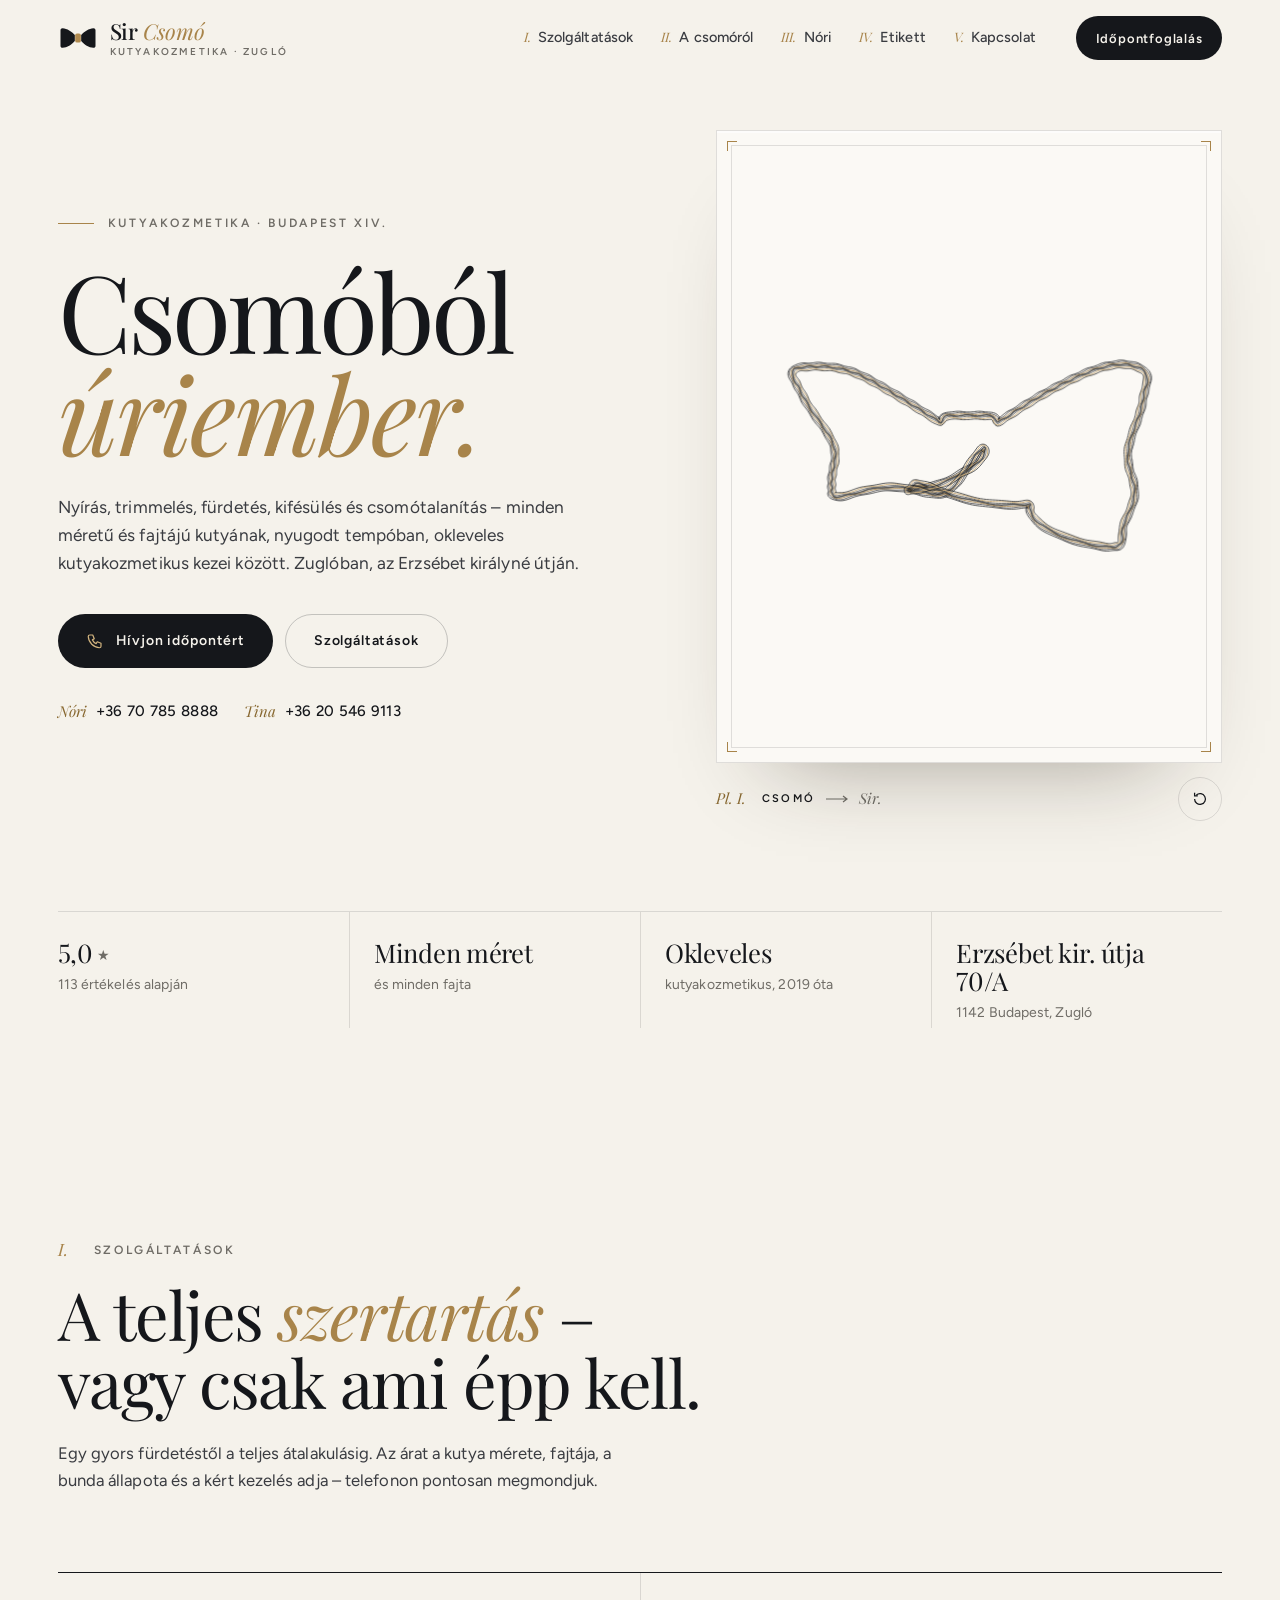
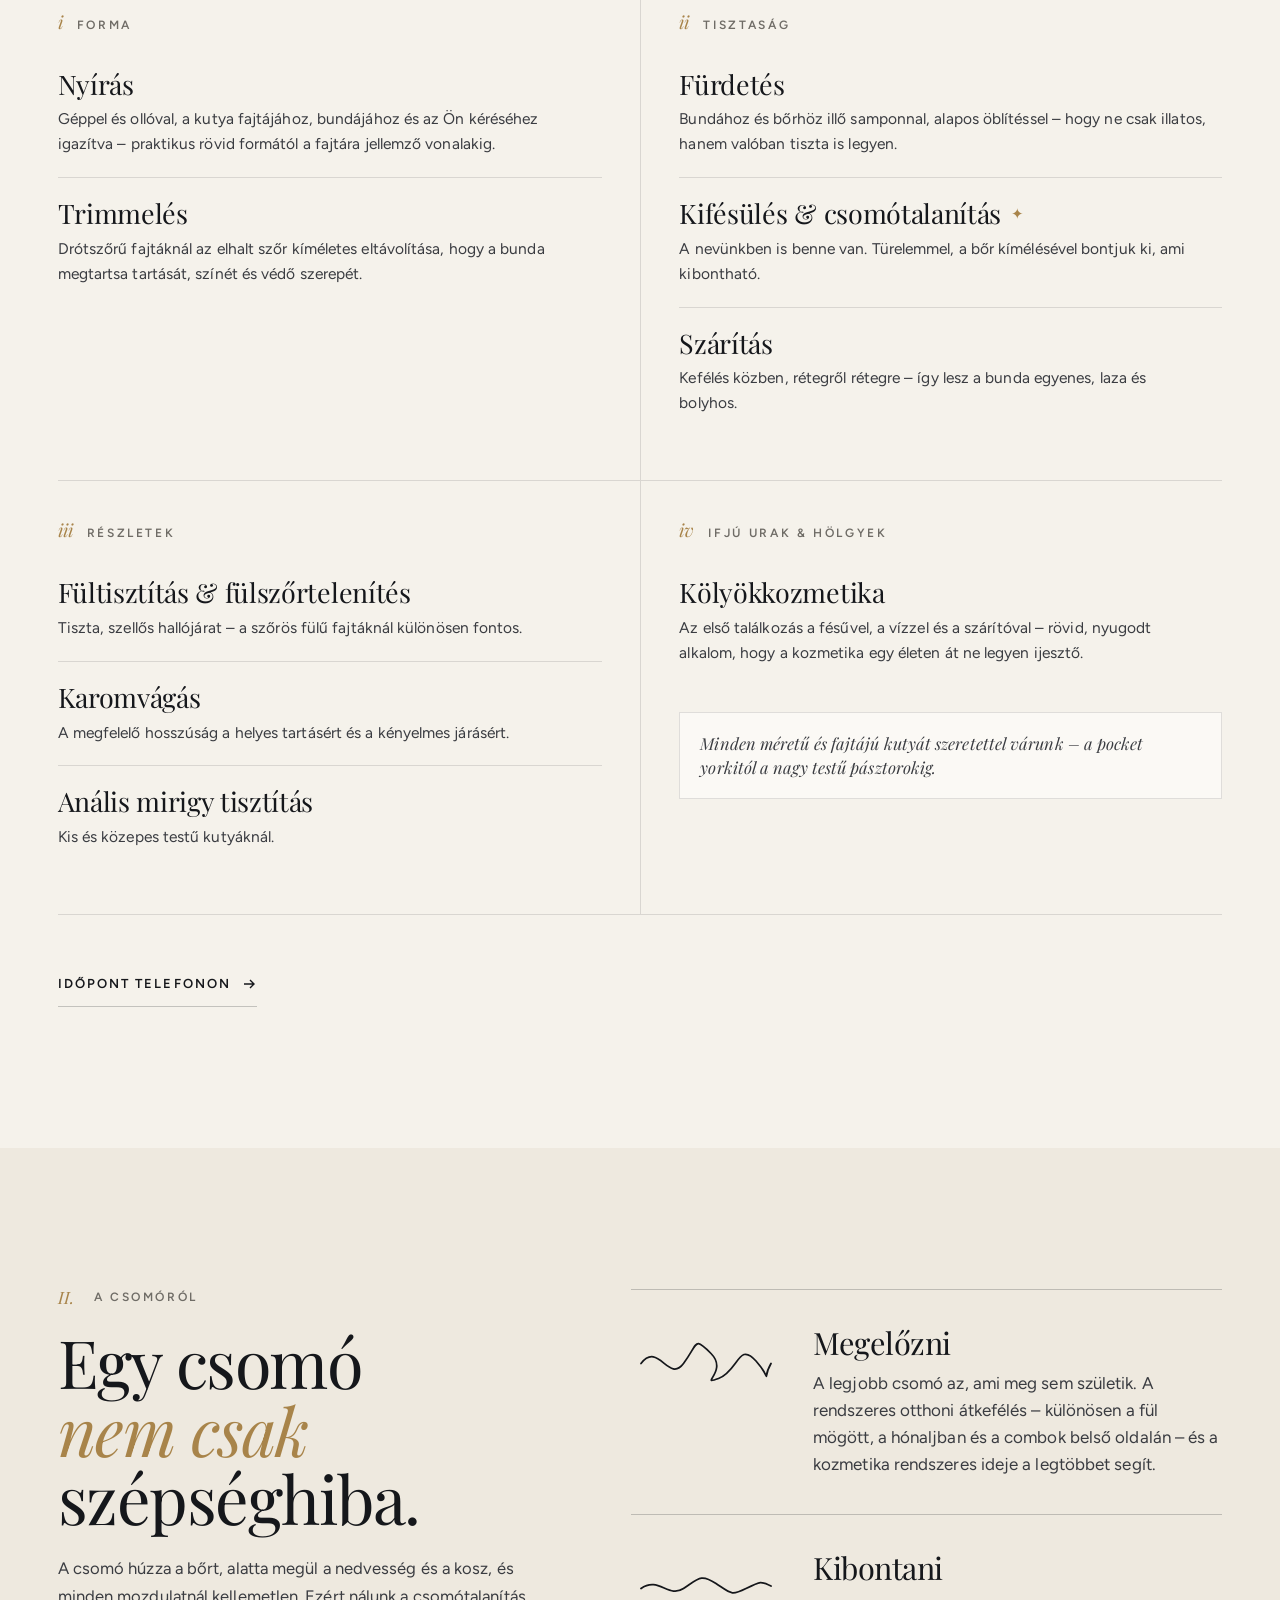
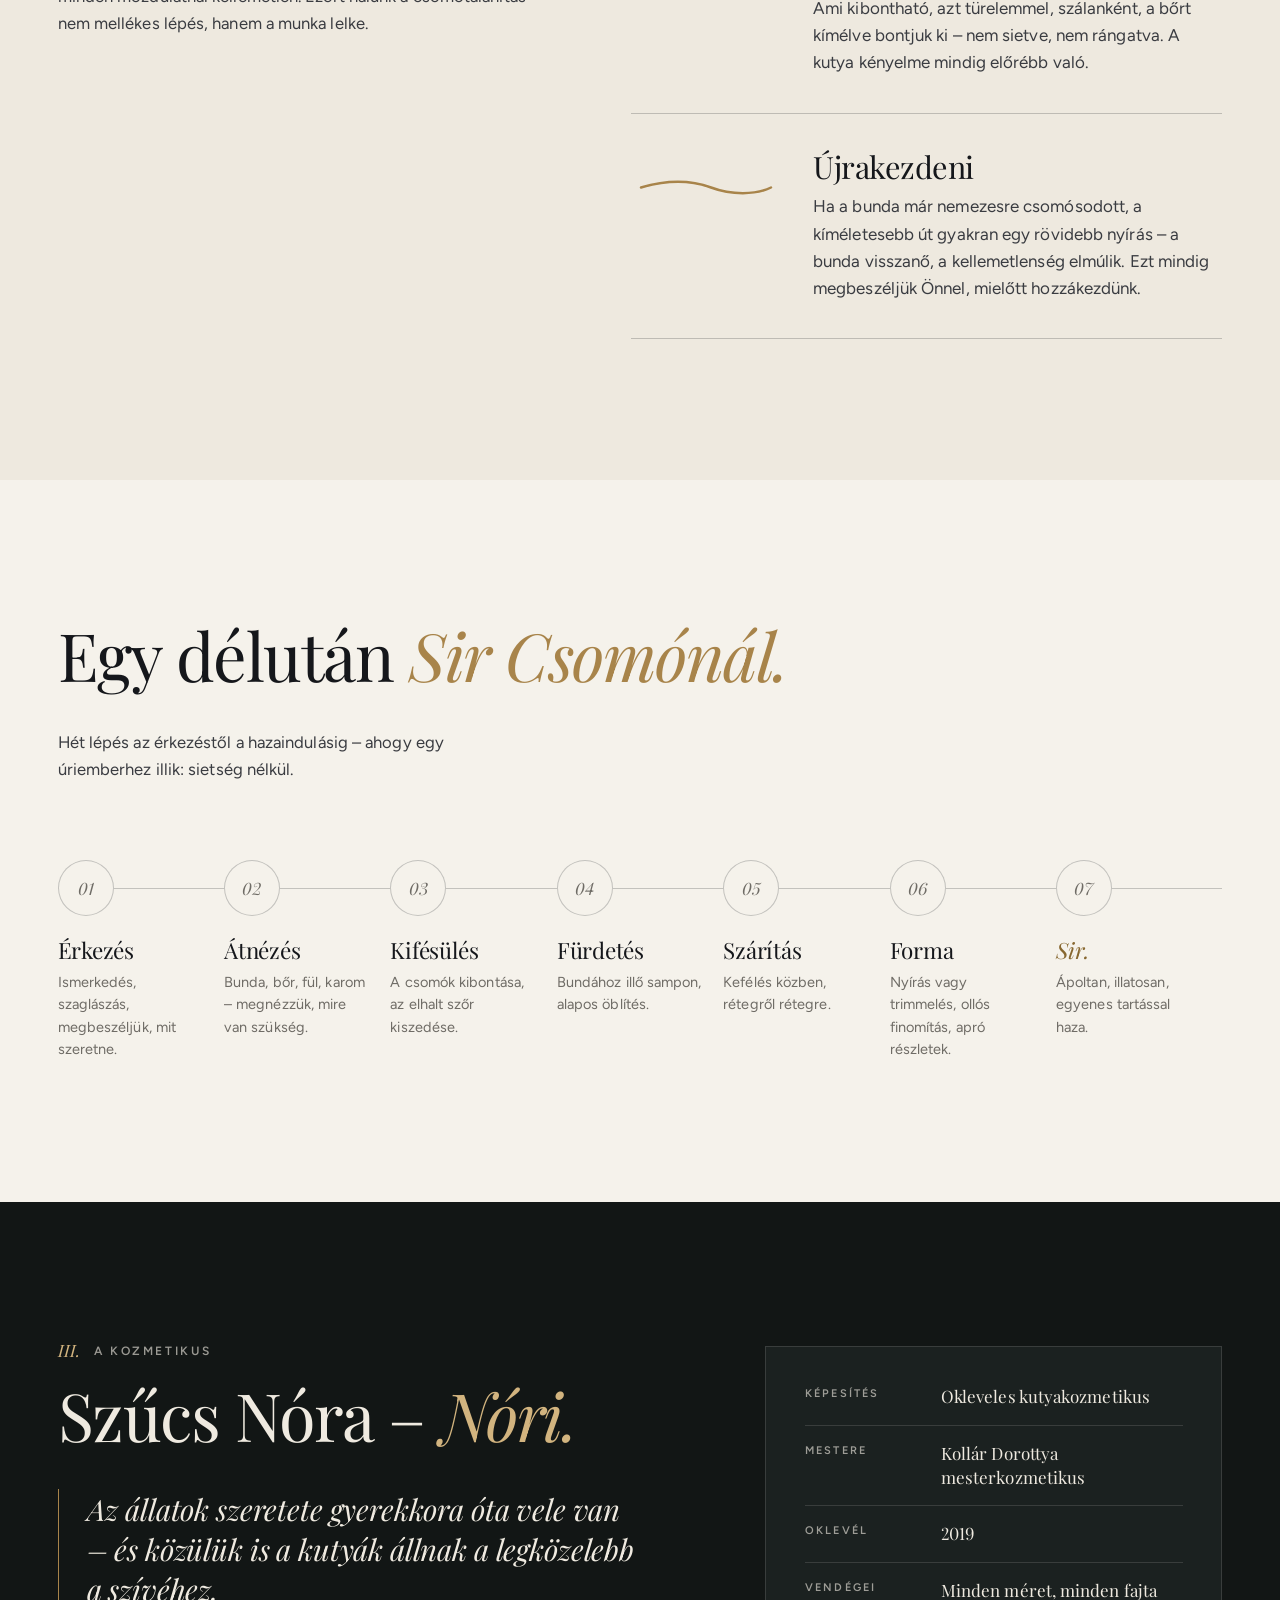
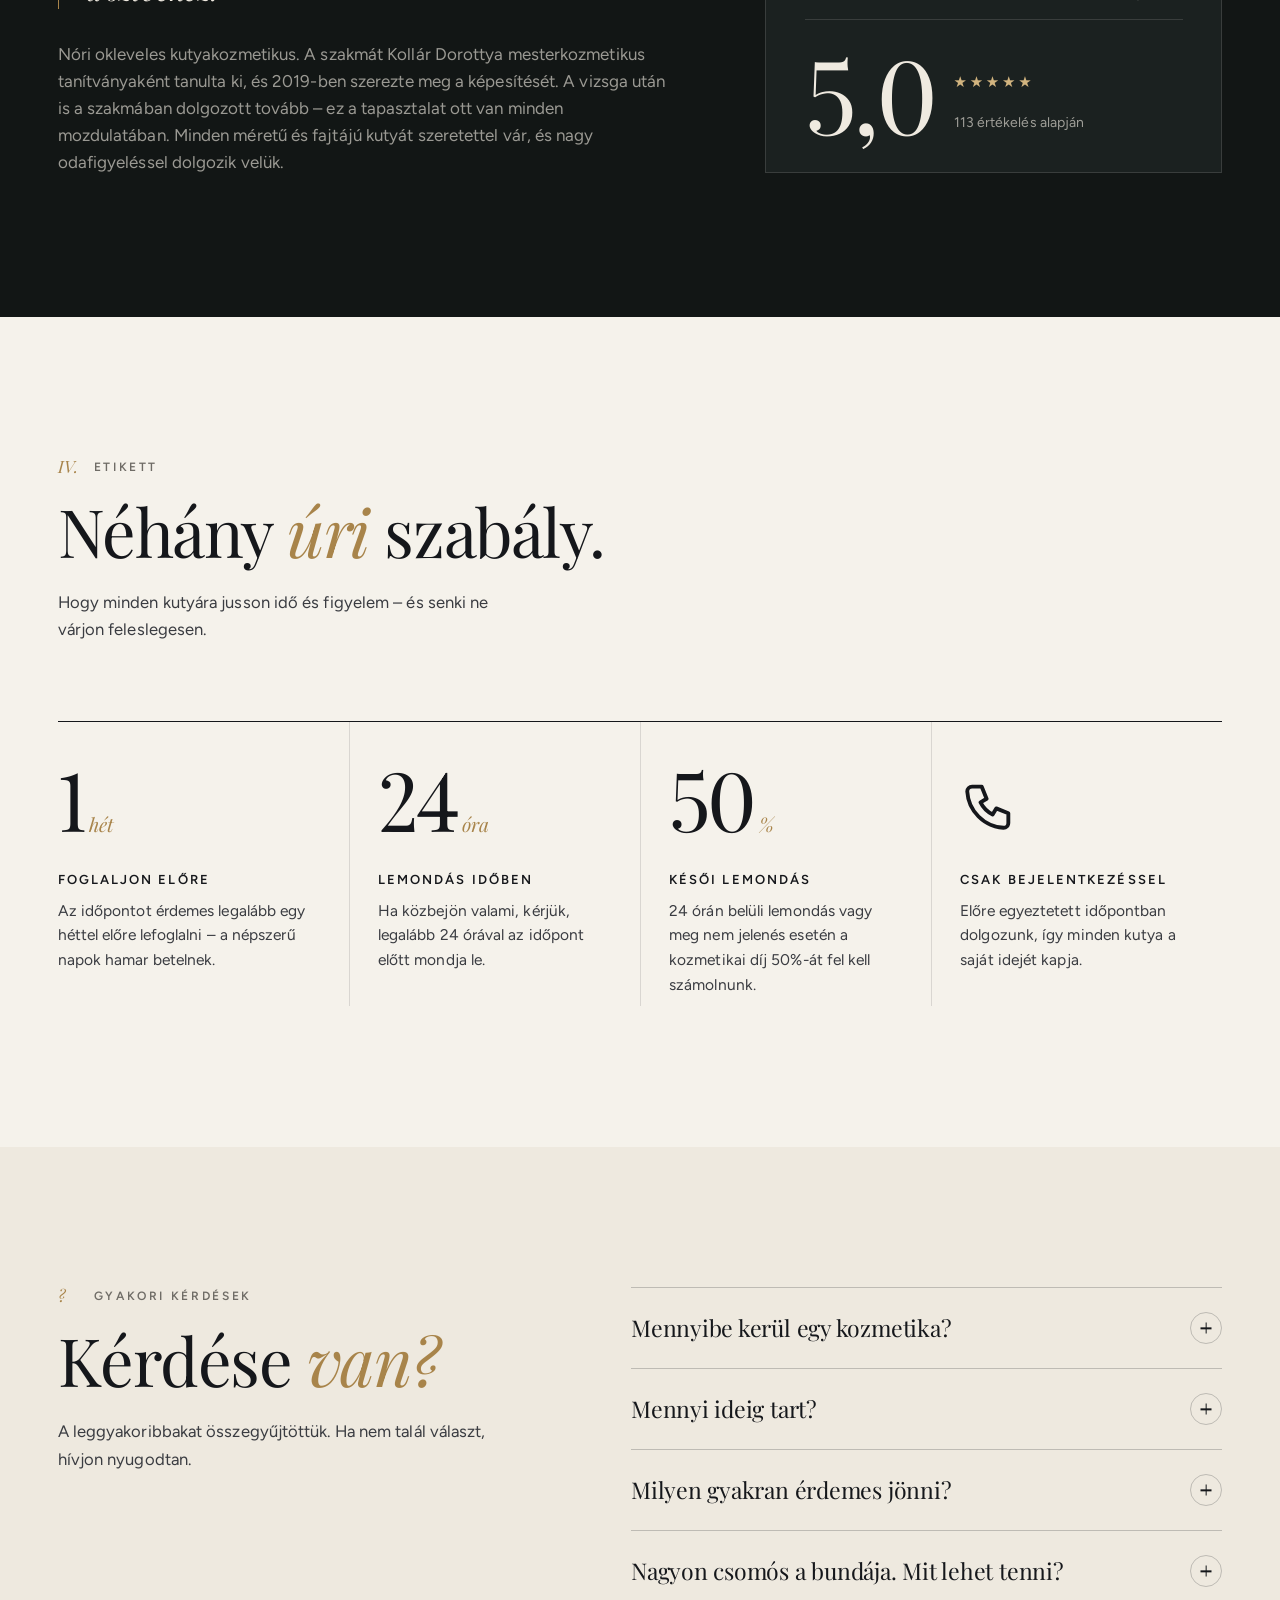
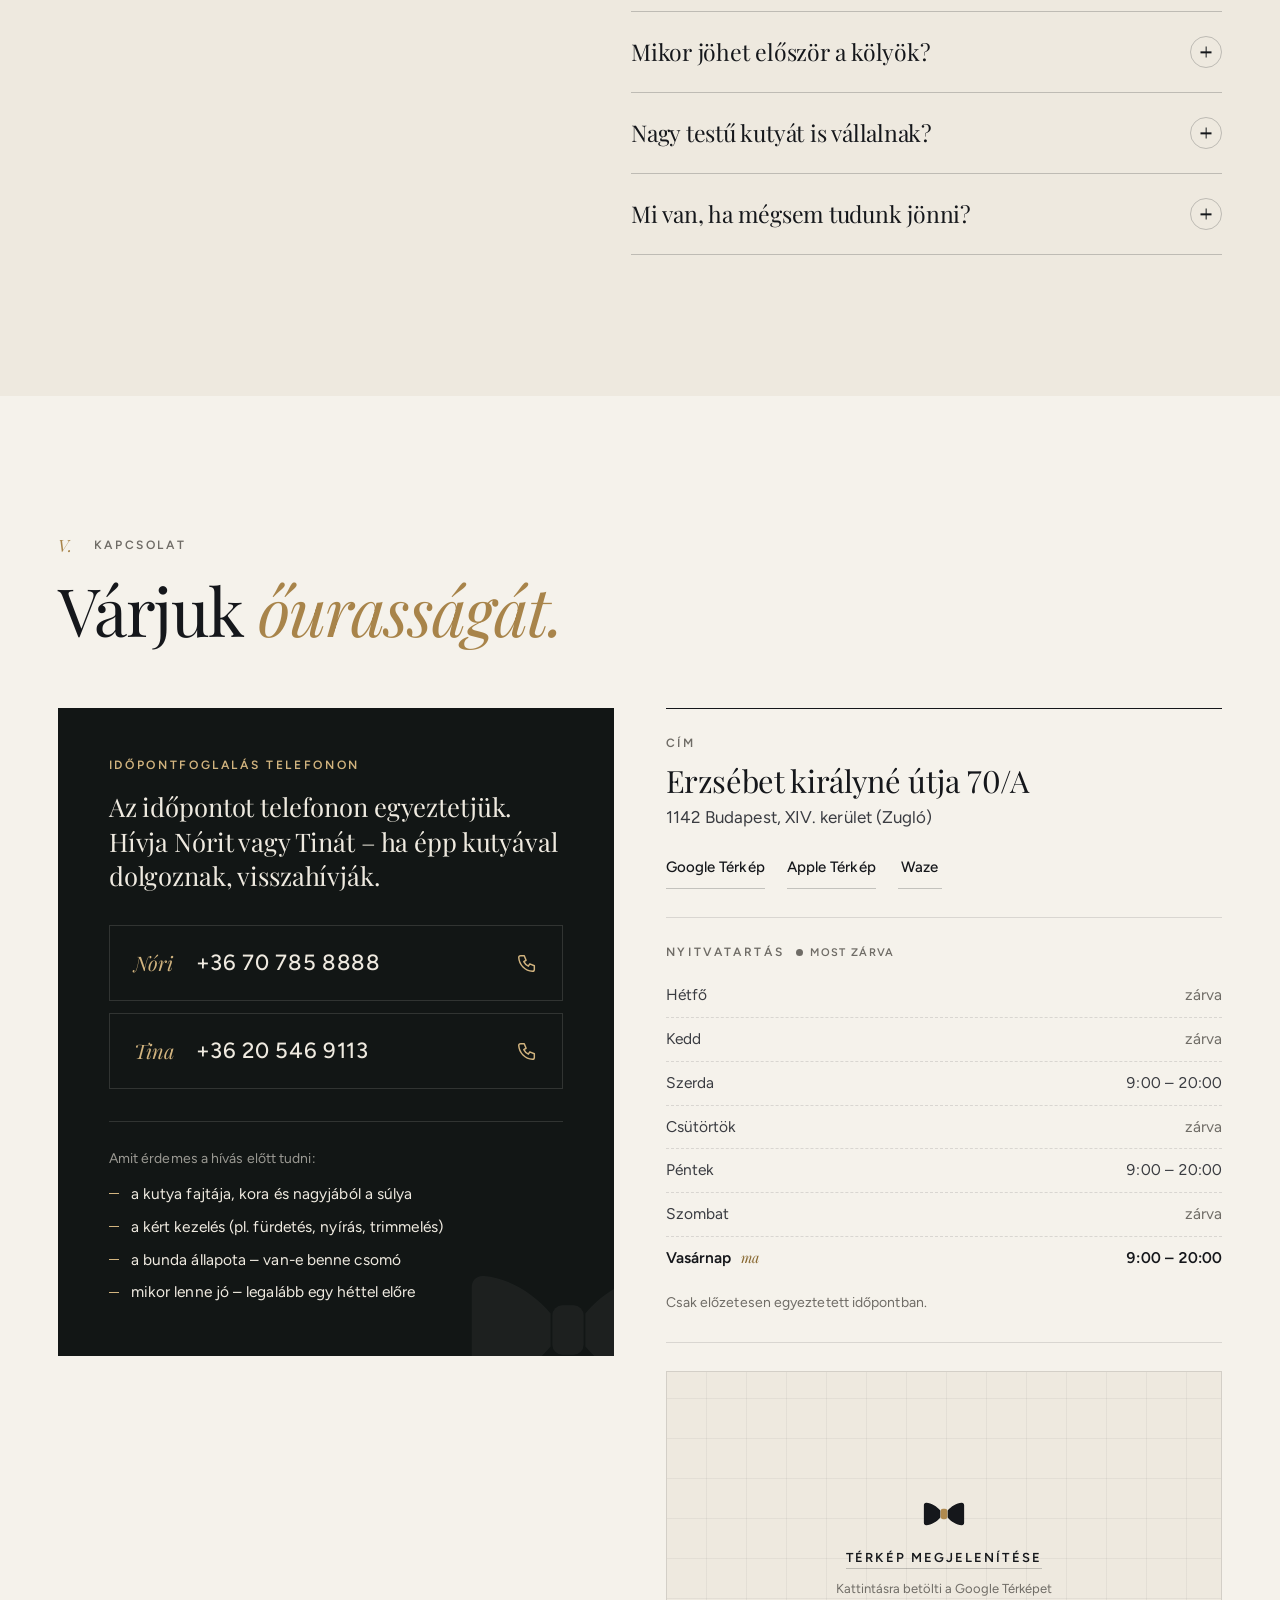
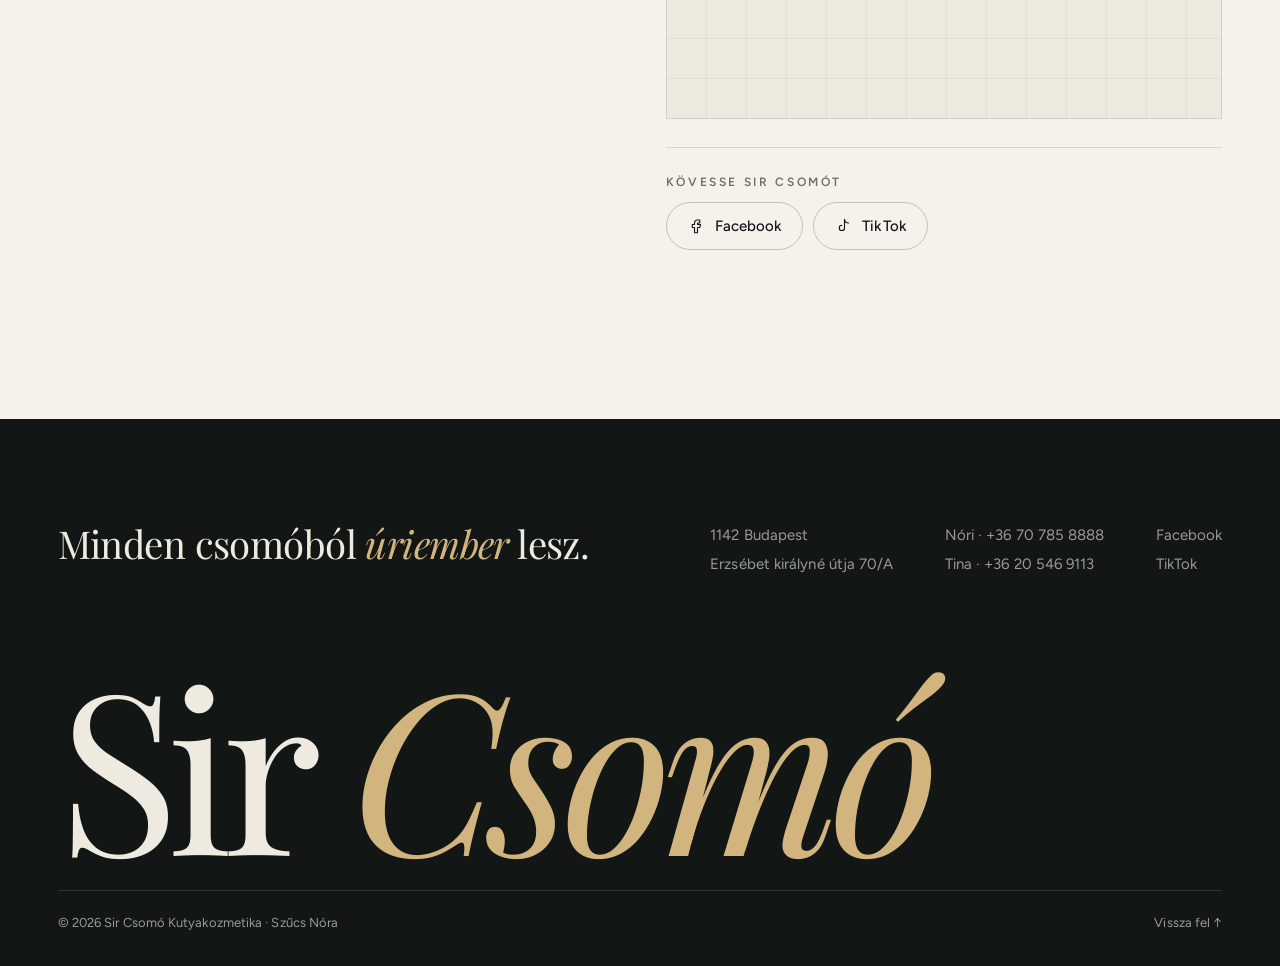
==== commit 1eb97ac0: "Telefonos optimalizálás: csokor az első képernyőn, hívógomb a fejlécben, tömörebb szekciók - Nyitóké" ====
--- a/public/index.html
+++ b/public/index.html
@@ -18,7 +18,7 @@
   <link rel="apple-touch-icon" href="assets/apple-touch-icon.png">
   <link rel="preload" href="assets/fonts/playfair-display-latin-wght-normal.woff2" as="font" type="font/woff2" crossorigin>
   <link rel="preload" href="assets/fonts/figtree-latin-wght-normal.woff2" as="font" type="font/woff2" crossorigin>
-  <link rel="stylesheet" href="styles.css?v=1">
+  <link rel="stylesheet" href="styles.css?v=2">
   <script type="application/ld+json">
   {
     "@context": "https://schema.org",
@@ -54,7 +54,7 @@
   <header class="nav" data-nav>
     <a class="logo" href="#top" aria-label="Sir Csomó Kutyakozmetika – vissza az oldal tetejére">
       <svg class="logo__mark" viewBox="0 0 48 48" aria-hidden="true"><use href="#mark"/></svg>
-      <span class="logo__word"><span class="logo__name">Sir <em>Csomó</em></span><span class="logo__sub">Kutyakozmetika · Zugló</span></span>
+      <span class="logo__word"><span class="logo__name">Sir <em>Csomó</em></span><span class="logo__sub">Kutyakozmetika<span class="logo__place"> · Zugló</span></span></span>
     </a>
     <nav id="menu" class="nav__links" aria-label="Fő navigáció">
       <a href="#szolgaltatasok"><span class="nav__num">I.</span>Szolgáltatások</a>
@@ -70,6 +70,7 @@
       </span>
     </nav>
     <a class="btn btn--ink btn--sm nav__cta" href="#idopont">Időpontfoglalás</a>
+    <a class="nav__call" href="tel:+36707858888" aria-label="Hívás időpontért: Nóri, +36 70 785 8888"><svg viewBox="0 0 24 24" aria-hidden="true"><use href="#i-phone"/></svg></a>
     <button class="nav__toggle" type="button" aria-expanded="false" aria-controls="menu" aria-label="Menü">
       <span></span><span></span>
     </button>
@@ -441,6 +442,6 @@
     </symbol>
   </svg>
 
-  <script src="script.js?v=1" defer></script>
+  <script src="script.js?v=2" defer></script>
 </body>
 </html>
--- a/public/styles.css
+++ b/public/styles.css
@@ -125,7 +125,7 @@
 .logo__word { display: flex; flex-direction: column; gap: 5px; }
 .logo__name { font: 500 22px/1 var(--serif); letter-spacing: -.01em; }
 .logo__name em { font-weight: 400; }
-.logo__sub { font: 600 10px/1 var(--sans); letter-spacing: .22em; text-transform: uppercase; color: var(--mute); }
+.logo__sub { font: 600 10px/1 var(--sans); letter-spacing: .22em; text-transform: uppercase; color: var(--mute); white-space: nowrap; }
 
 .nav__links { display: flex; gap: 4px; margin-left: auto; }
 .nav__links > a {
@@ -136,6 +136,7 @@
 .nav__num { font: italic 400 13px/1 var(--serif); color: var(--brass); }
 .nav__menu-foot { display: none; }
 .nav__toggle { display: none; }
+.nav__call { display: none; }
 
 /* ---------- nyitókép ---------- */
 .hero { padding-top: calc(var(--nav-h) + clamp(28px, 6vh, 72px)); padding-bottom: clamp(40px, 6vw, 72px); }
@@ -330,7 +331,7 @@
 .info__big { margin-top: 14px; font: 400 clamp(1.5rem, 2.4vw, 2rem)/1.15 var(--serif); letter-spacing: -.012em; }
 .info__block > p:not(.info__big):not(.info__routes):not(.social):not(.info__small) { margin-top: 6px; color: var(--ink-2); }
 .info__routes { margin-top: 14px; display: flex; flex-wrap: wrap; gap: 0 22px; }
-.info__routes a { display: inline-flex; align-items: center; min-height: 44px; font-weight: 500; font-size: 15px; border-bottom: 1px solid var(--line-2); transition: border-color .25s; }
+.info__routes a { display: inline-flex; align-items: center; justify-content: center; min-height: 44px; min-width: 44px; font-weight: 500; font-size: 15px; border-bottom: 1px solid var(--line-2); transition: border-color .25s; }
 .info__routes a:hover { border-color: var(--brass); }
 .info__small { margin-top: 12px; font-size: 14px; color: var(--mute); }
 
@@ -428,8 +429,15 @@
   .nav { background: var(--paper); box-shadow: 0 1px 0 var(--line); }
   .nav.is-scrolled { background: var(--paper); -webkit-backdrop-filter: none; backdrop-filter: none; }
   .nav__cta { display: none; }
+  .nav__call {
+    display: grid; place-items: center; width: 44px; height: 44px; margin-left: auto; border-radius: 50%;
+    background: var(--ink); color: var(--brass-light); transition: transform .2s var(--ease), opacity .3s;
+  }
+  .nav__call svg { width: 19px; height: 19px; }
+  .nav__call:active { transform: scale(.92); }
+  .nav.is-open .nav__call { opacity: 0; pointer-events: none; }
   .nav__toggle {
-    display: grid; place-content: center; gap: 7px; width: 48px; height: 48px; margin-left: auto; margin-right: -8px;
+    display: grid; place-content: center; gap: 7px; width: 48px; height: 48px; margin-left: 6px; margin-right: -8px;
   }
   .nav__toggle span { display: block; width: 24px; height: 1.5px; background: var(--ink); transition: transform .35s var(--ease); }
   .nav.is-open .nav__toggle span:first-child { transform: translateY(4.25px) rotate(45deg); }
@@ -464,6 +472,7 @@
 
   .dock {
     position: fixed; left: 12px; right: 12px; bottom: calc(12px + env(safe-area-inset-bottom)); z-index: 40;
+    max-width: 460px; margin: 0 auto;
     display: grid; grid-template-columns: auto 1fr; gap: 8px; padding: 8px;
     background: rgba(21, 23, 27, .94); -webkit-backdrop-filter: blur(12px); backdrop-filter: blur(12px);
     border-radius: 999px; box-shadow: 0 20px 40px -18px rgba(0, 0, 0, .45);
@@ -476,48 +485,160 @@
   .dock__call { background: var(--brass); color: #fff; }
   .dock__call svg { color: #fff; }
   .foot { padding-bottom: calc(96px + env(safe-area-inset-bottom)); }
+  .foot__cols { line-height: 1.5; }
+  .foot__cols a { display: inline-flex; align-items: center; min-height: 44px; min-width: 44px; }
+  .nav__call, .nav__toggle { flex: none; }
+  .logo { min-width: 0; }
 }
 
 @media (max-width: 640px) {
   body { font-size: 16px; }
-  .hero { padding-top: calc(var(--nav-h) + 30px); }
-  .hero__title { margin-top: 22px; font-size: clamp(3.1rem, 15.5vw, 4.6rem); }
-  .hero__lead { margin-top: 22px; }
-  .hero__actions { margin-top: 28px; }
-  .plate__frame { aspect-ratio: 1 / 1; }
-  .plate__frame::before { inset: 10px; }
-  .facts b { font-size: 1.2rem; }
-  .facts li { padding-right: 12px; }
+  .logo { gap: 10px; }
+  .logo__mark { width: 34px; height: 34px; }
+  .logo__name { font-size: 21px; }
+  .logo__sub { font-size: 9.5px; letter-spacing: .16em; }
+  .section { padding: 72px 0; }
+  .h2 { margin-top: 16px; font-size: clamp(2.15rem, 10vw, 2.9rem); line-height: 1.04; }
+  .h2 br { display: none; }
+  .section__lead { margin-top: 18px; }
+  .eyebrow { font-size: 11px; gap: 12px; }
+
+  /* nyitókép: a cím után rögtön a tábla, hogy a csokor már az első képernyőn összeálljon */
+  .hero { padding-top: calc(var(--nav-h) + 22px); padding-bottom: 8px; }
+  .hero__grid { gap: 0; }
+  .hero__copy { display: contents; }
+  .hero__grid > * , .hero__copy > * { min-width: 0; }
+  .hero .eyebrow { order: 1; }
+  .hero__title { order: 2; margin-top: 16px; font-size: clamp(2.9rem, 14.6vw, 4.4rem); line-height: .95; }
+  .plate { order: 3; margin-top: 22px; max-width: none; }
+  .hero__lead { order: 4; margin-top: 22px; font-size: 16.5px; line-height: 1.58; }
+  .hero__actions { order: 5; margin-top: 24px; display: grid; grid-template-columns: 1fr; gap: 10px; }
+  .hero__actions .btn { width: 100%; min-height: 56px; font-size: 15px; }
+  .hero__actions .btn--line { min-height: 50px; }
+  .hero__phones { order: 6; margin-top: 12px; display: grid; grid-template-columns: 1fr 1fr; gap: 0 12px; font-size: 14.5px; }
+  .hero__phones a { justify-content: center; min-height: 48px; white-space: nowrap; }
+  .plate__frame { aspect-ratio: 4 / 3; }
+  .plate__frame::before { inset: 9px; }
+  .plate__corner--tl, .plate__corner--tr { top: 6px; } .plate__corner--bl, .plate__corner--br { bottom: 6px; }
+  .plate__corner--tl, .plate__corner--bl { left: 6px; } .plate__corner--tr, .plate__corner--br { right: 6px; }
+  .plate__cap { margin-top: 8px; }
+
+  .facts { margin-top: 44px; }
+  .facts li { padding: 18px 12px 2px 0; gap: 5px; }
   .facts li + li { padding-left: 14px; }
   .facts li:nth-child(3) { padding-left: 0; }
-  .facts span { font-size: 13px; }
-  .journey { grid-template-columns: 1fr; row-gap: 0; }
-  .journey li { display: grid; grid-template-columns: 56px 1fr; column-gap: 18px; padding: 0 0 26px; }
-  .journey li:not(:last-child)::before { content: ""; position: absolute; left: 28px; top: 56px; bottom: 0; width: 1px; background: var(--line-2); }
-  .journey__n { grid-row: span 2; }
-  .journey h3 { margin-top: 14px; }
-  .stage { grid-template-columns: 1fr; gap: 12px; padding: 28px 0; }
-  .stage__glyph { width: 110px; height: 55px; }
-  .rules { grid-template-columns: 1fr; }
-  .rule, .rule + .rule { padding: 28px 0 4px; border-left: 0; }
-  .rule + .rule { border-top: 1px solid var(--line); margin-top: 22px; }
-  .rule__big { height: auto; }
-  .faq details p { padding-right: 0; }
-  .ledger > div { grid-template-columns: 1fr; gap: 6px; }
-  .callbtn { padding: 0 18px; gap: 14px; }
+  .facts li:nth-child(n+3) { margin-top: 16px; }
+  .facts b { font-size: 1.15rem; }
+  .facts span { font-size: 13px; line-height: 1.35; }
+
+  /* szolgáltatások */
+  .carte { margin-top: 36px; }
+  .carte__col, .carte__col:nth-child(even) { padding: 26px 0 24px; }
+  .carte dl { margin-top: 8px; }
+  .carte dl > div { padding: 16px 0; }
+  .carte dt { font-size: 1.38rem; }
+  .carte dd { margin-top: 6px; font-size: 15px; }
+  .carte__note { margin-top: 18px; font-size: 15.5px; }
+  .head__cta { margin-top: 28px; }
+
+  /* a csomóról */
+  .stage { grid-template-columns: 76px 1fr; gap: 16px; padding: 24px 0; }
+  .stage__glyph { width: 76px; height: 38px; margin-top: 4px; }
+  .stage h3 { font-size: 1.45rem; }
+  .stage p { margin-top: 6px; font-size: 15px; }
+
+  /* folyamat */
+  .head--row { gap: 16px; }
+  .journey { margin-top: 36px; grid-template-columns: 1fr; row-gap: 0; }
+  .journey li { display: grid; grid-template-columns: 44px 1fr; column-gap: 16px; padding: 0 0 20px; }
+  .journey li:not(:last-child)::before { content: ""; position: absolute; left: 22px; top: 44px; bottom: 0; width: 1px; background: var(--line-2); }
+  .journey__n { grid-row: span 2; width: 44px; height: 44px; font-size: 15px; }
+  .journey h3 { margin-top: 9px; font-size: 1.25rem; }
+  .journey p { margin-top: 4px; font-size: 14.5px; }
+
+  /* Nóri */
+  .nori { gap: 36px; }
+  .nori__quote { margin-top: 26px; padding-left: 18px; }
+  .nori__quote p { font-size: 1.3rem; }
+  .nori__text { margin-top: 22px; font-size: 15.5px; }
+  .nori__card { padding: 22px 20px; }
+  .ledger > div { grid-template-columns: 98px 1fr; gap: 12px; padding: 13px 0; }
+  .ledger dt { font-size: 10px; letter-spacing: .16em; }
+  .ledger dd { font-size: 16px; }
+  .score { margin-top: 22px; }
+  .score__num { font-size: 4.4rem; }
+
+  /* etikett: szám balra, szöveg jobbra */
+  .rules { margin-top: 32px; grid-template-columns: 1fr; }
+  .rule, .rule + .rule { display: grid; grid-template-columns: 92px 1fr; column-gap: 16px; padding: 22px 0; border-left: 0; margin-top: 0; }
+  .rule + .rule { border-top: 1px solid var(--line); }
+  .rule__big { grid-row: span 2; height: auto; font-size: 3.2rem; align-items: baseline; }
+  .rule__big small { font-size: 1rem; }
+  .rule__big svg { width: 42px; height: 42px; align-self: flex-start; margin-top: 6px; }
+  .rule h3 { margin-top: 4px; font-size: 12px; }
+  .rule p { margin-top: 6px; font-size: 15px; }
+
+  /* GYIK */
+  .faq summary { padding: 18px 0; font-size: 1.15rem; gap: 16px; }
+  .faq__ico { width: 30px; height: 30px; }
+  .faq details p { padding: 0 0 22px; font-size: 15.5px; }
+
+  /* kapcsolat */
+  .contact { margin-top: 32px; gap: 8px; }
+  .call { padding: 26px 20px; margin: 0 calc(var(--gutter) * -1); }
+  .call__lead { margin-top: 14px; font-size: 1.25rem; }
+  .call__btns { margin-top: 22px; gap: 10px; }
+  .callbtn { min-height: 68px; padding: 0 18px; gap: 14px; }
+  .callbtn__who { min-width: 38px; font-size: 18px; }
+  .call__prep { margin-top: 24px; padding-top: 20px; }
   .call::after { display: none; }
-  .foot__cols { flex-direction: column; gap: 16px; }
+  .info__block { padding: 22px 0; }
+  .info__big { font-size: 1.45rem; }
+  .info__routes { gap: 0 18px; }
+  .hours li { padding: 8px 0; font-size: 15px; }
+  .map { aspect-ratio: 4 / 3; }
+  .social a { flex: 1; justify-content: center; }
+
+  /* lábléc */
+  .foot { padding-top: 56px; }
+  .foot__tag { font-size: 1.55rem; }
+  .foot__cols { flex-direction: column; gap: 14px; }
+  .foot__word { margin-top: 44px; }
 }
 
 @media (max-width: 380px) {
-  .hero__actions .btn { width: 100%; }
-  .logo__sub { letter-spacing: .14em; }
+  .hero .eyebrow { font-size: 10px; letter-spacing: .16em; gap: 10px; }
+  .eyebrow__rule { width: 24px; }
+  .logo__place { display: none; }
+  .hero__phones { grid-template-columns: 1fr; }
+  .hero__phones a { justify-content: flex-start; min-height: 44px; }
+  .facts b { font-size: 1.05rem; }
+  .callbtn { padding: 0 14px; gap: 10px; }
   .callbtn__num { font-size: 17px; }
+  .rule, .rule + .rule { grid-template-columns: 78px 1fr; }
+  .rule__big { font-size: 2.8rem; }
+  .stage { grid-template-columns: 1fr; gap: 8px; }
+}
+
+/* fekvő telefon: a tábla ne foglalja el az egész képernyőt */
+@media (max-height: 500px) and (orientation: landscape) {
+  .hero__grid { grid-template-columns: minmax(0, 1.1fr) minmax(0, .9fr); }
+  .plate__frame { aspect-ratio: 4 / 3; max-height: 70vh; }
 }
 
 @media (hover: none) {
   .btn--ink:hover { background: var(--ink); }
+  .callbtn:hover { background: none; border-color: var(--line-night); }
+  .callbtn:active { background: rgba(239, 234, 224, .1); }
+  .social a:hover { background: none; border-color: var(--line-2); }
+  .social a:active, .info__routes a:active, .hero__phones a:active { opacity: .6; }
+  .faq summary:active { opacity: .7; }
   .plate__reset:hover { transform: none; }
+}
+
+/* Playfair: arányos, egyvonalas számok (a „font” rövidítés a szabályokban visszaállítaná, ezért a végén áll) */
+.score__num, .ledger dd, .rule__big, .facts b, .journey__n, .info__big, .plate__no, .carte dt, .h2, .hero__title, .callbtn__who, .foot__word {
+  font-variant-numeric: lining-nums;
 }
 
 @media (prefers-reduced-motion: reduce) {
